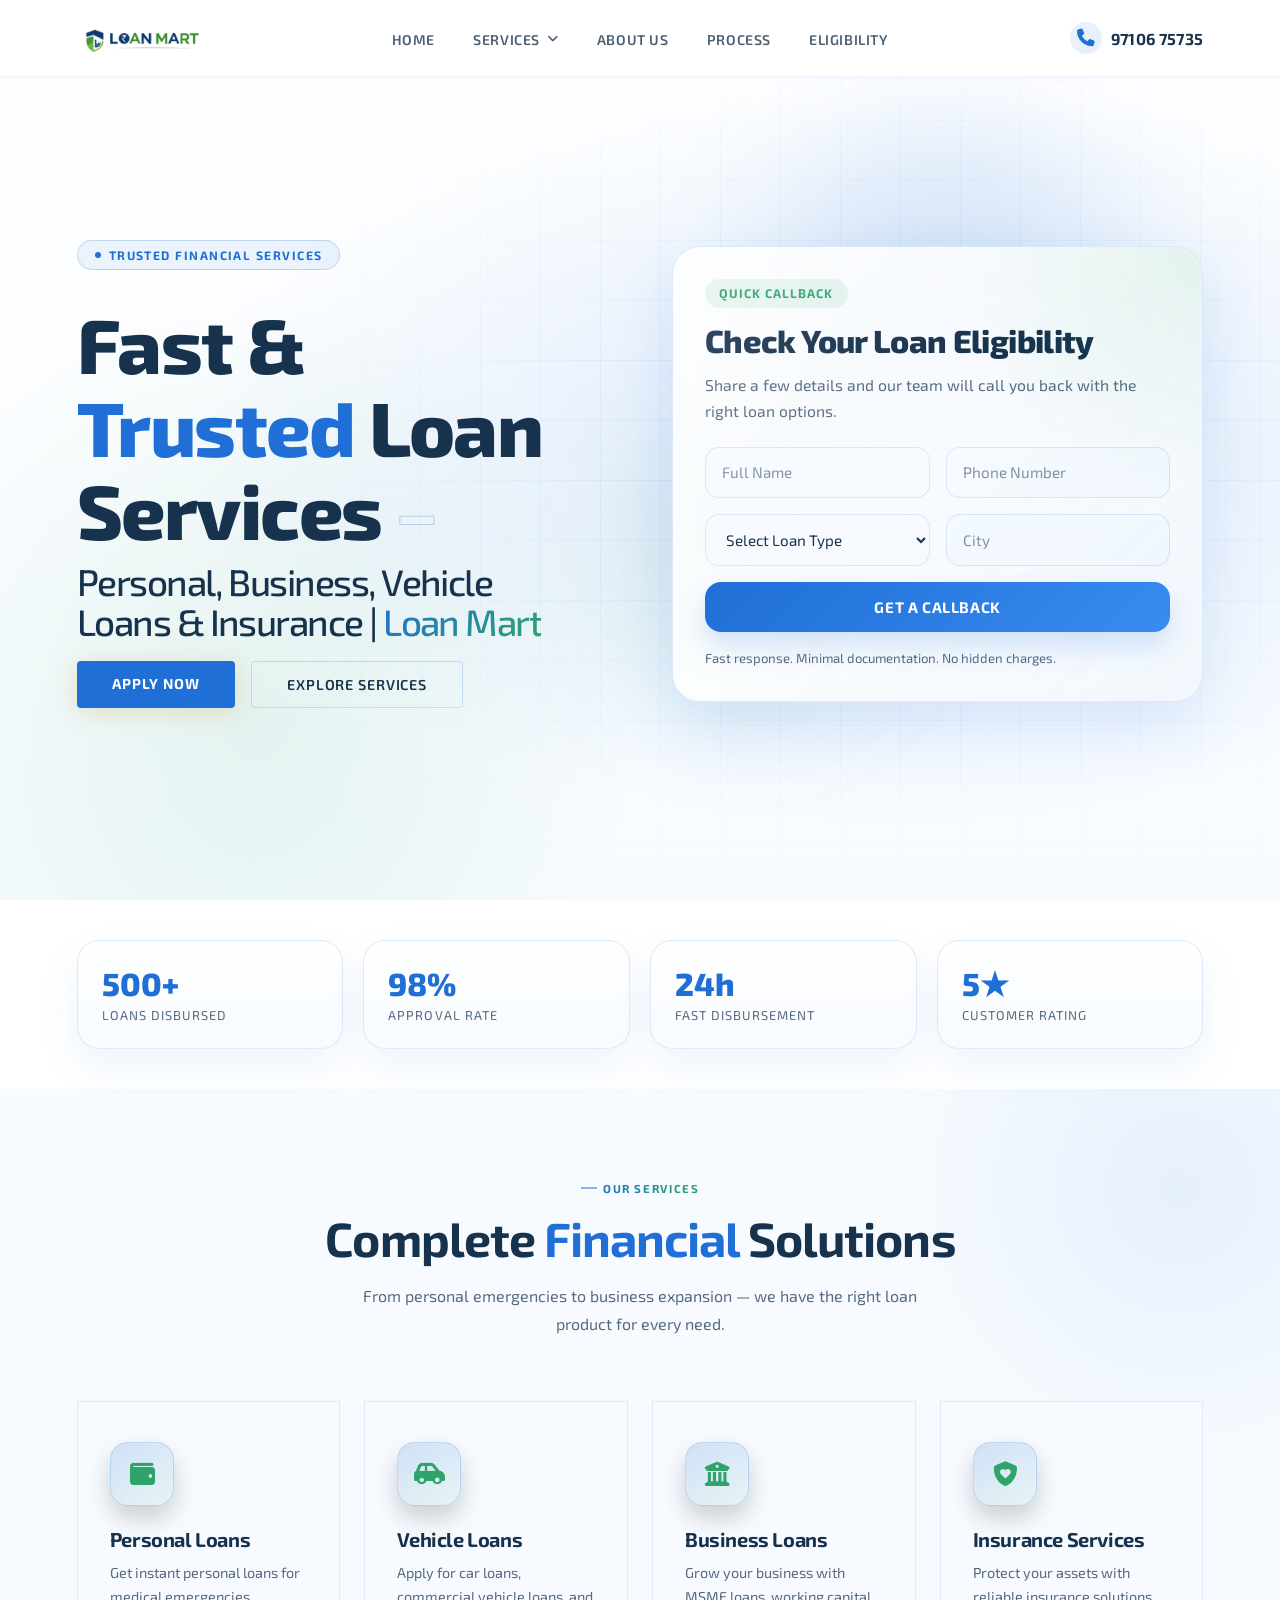
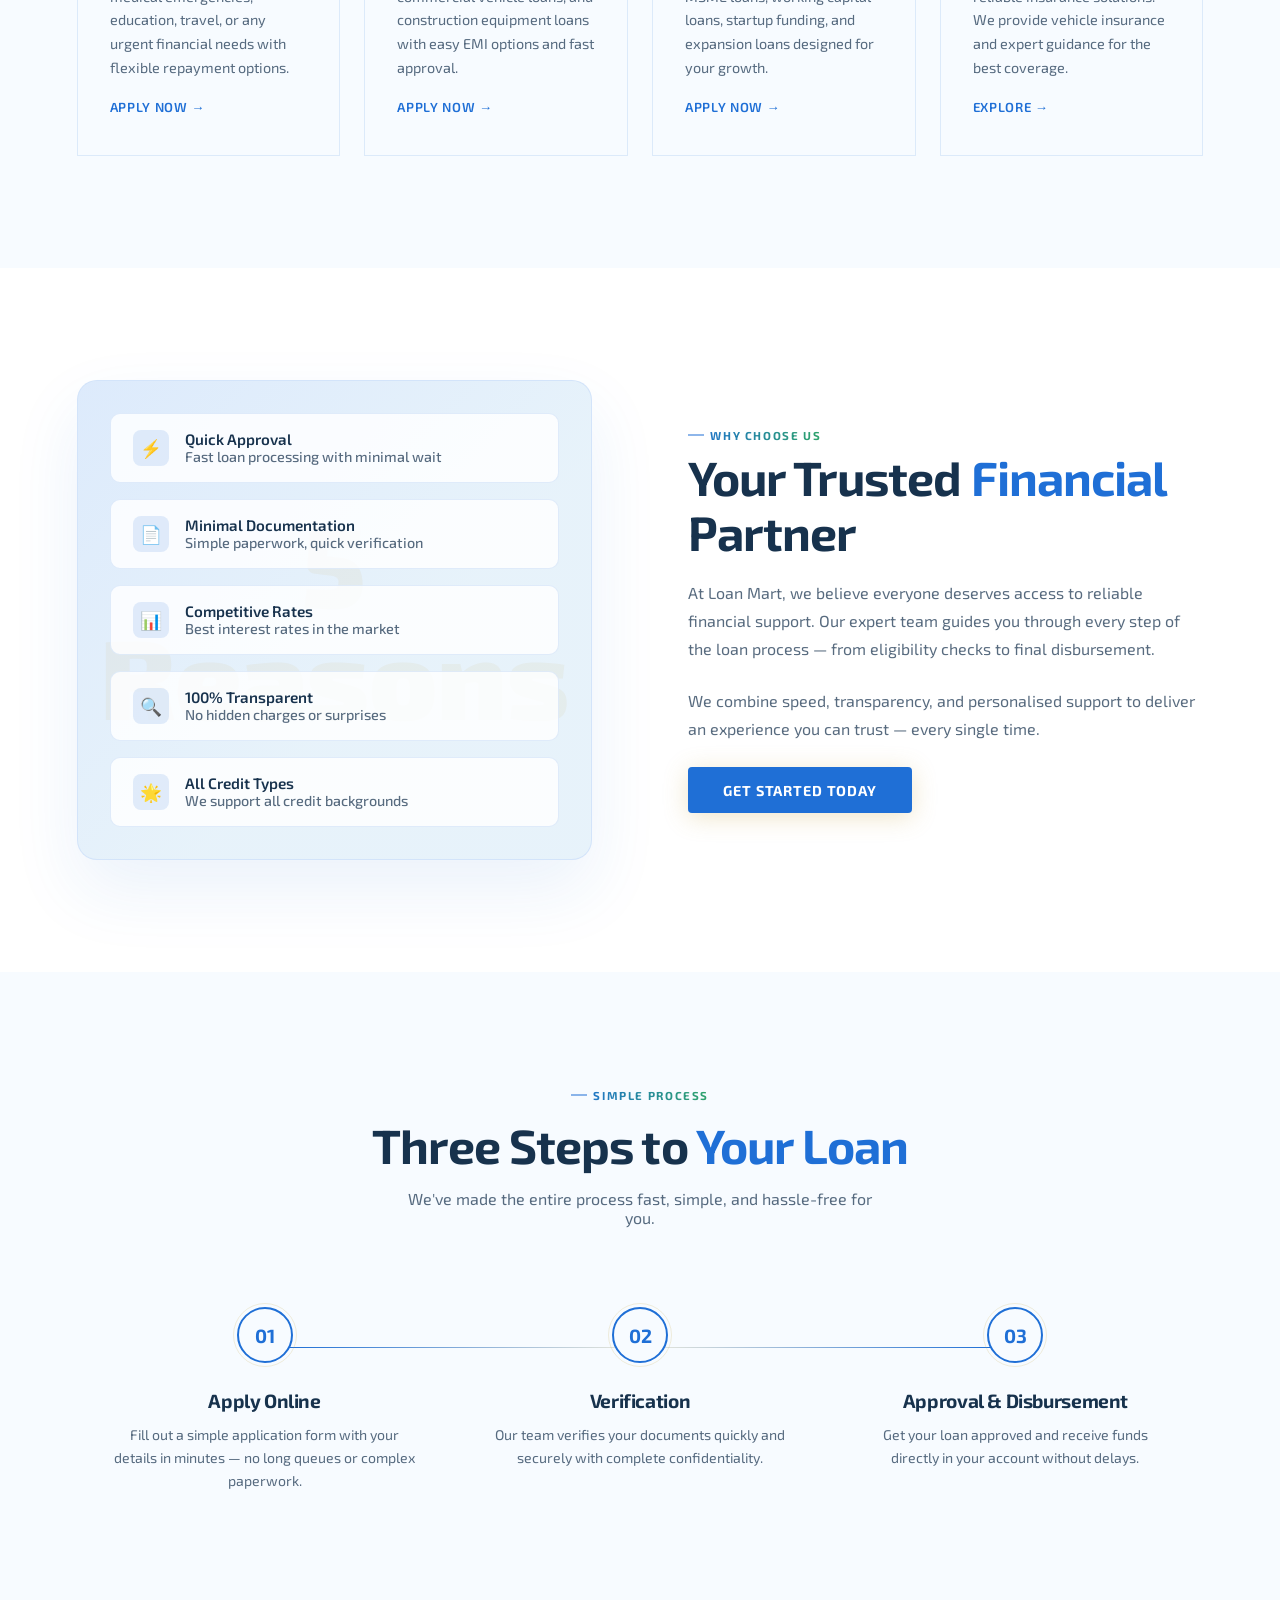
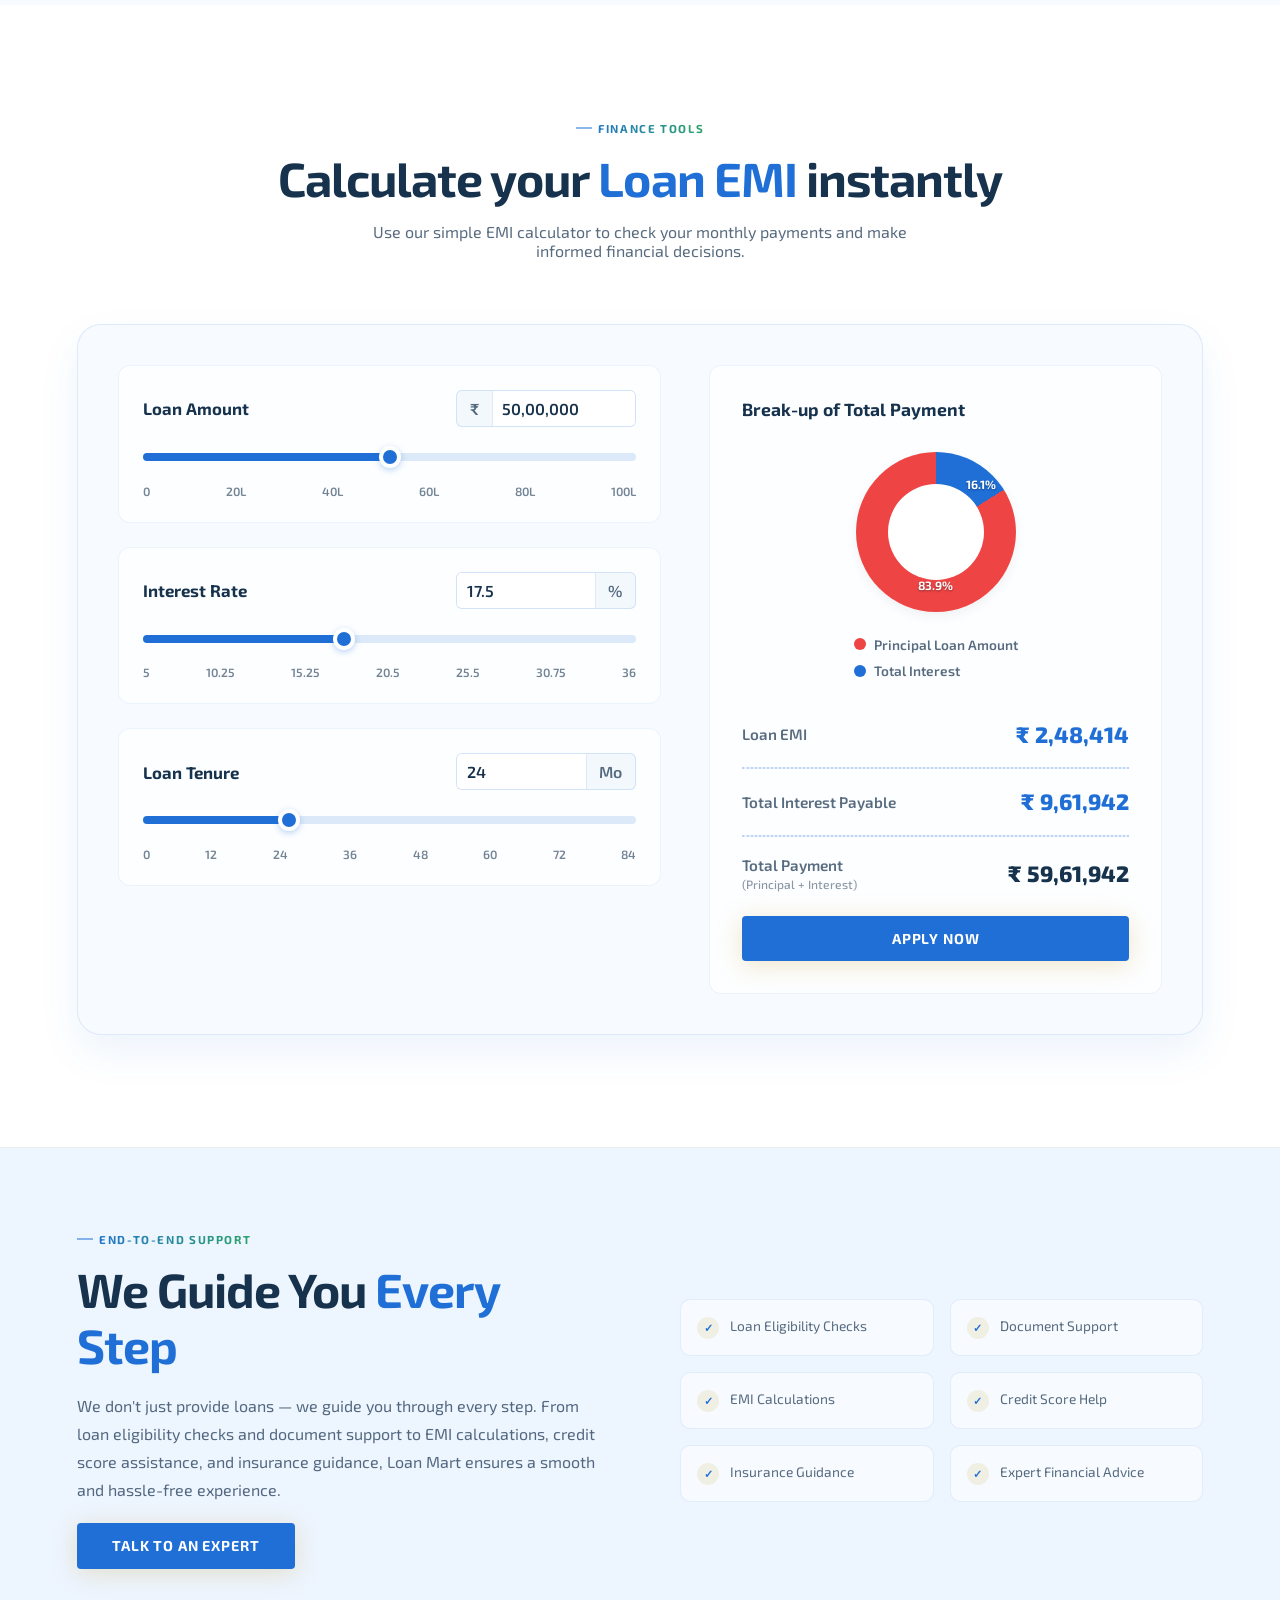
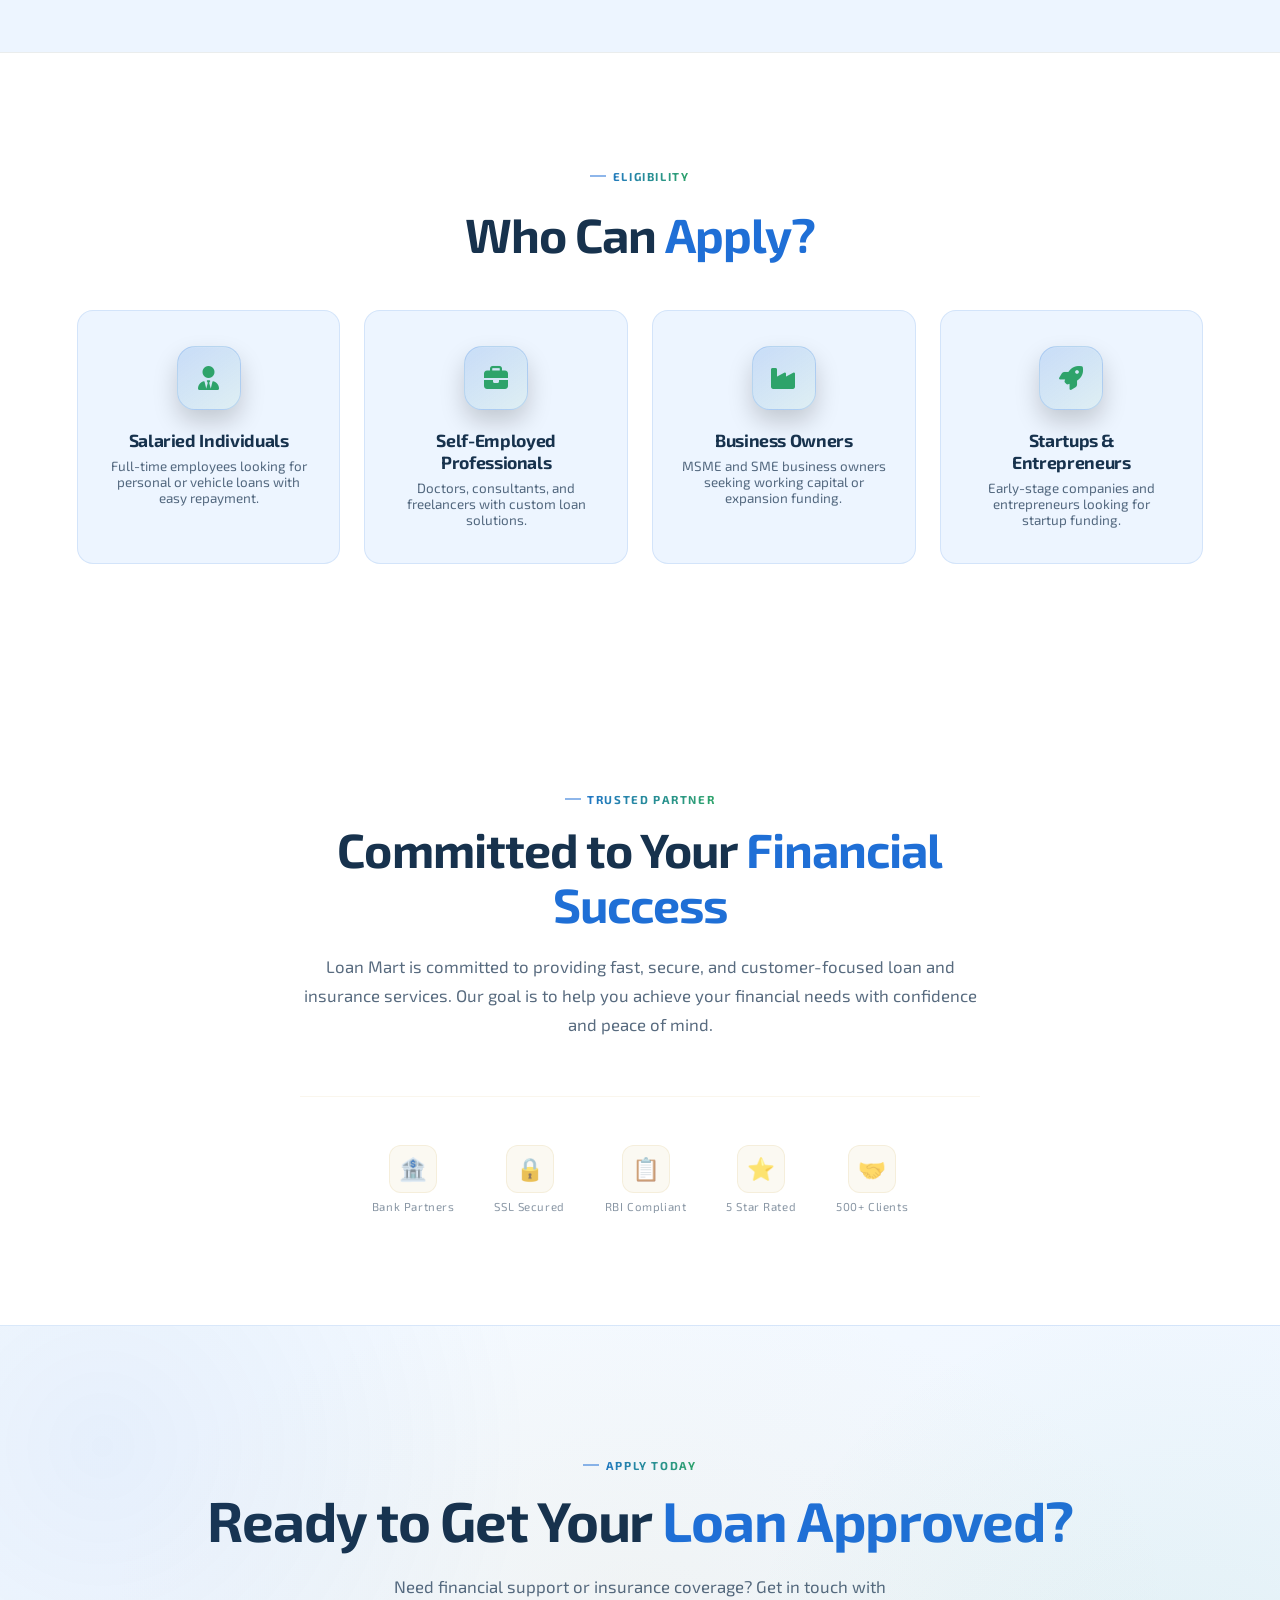
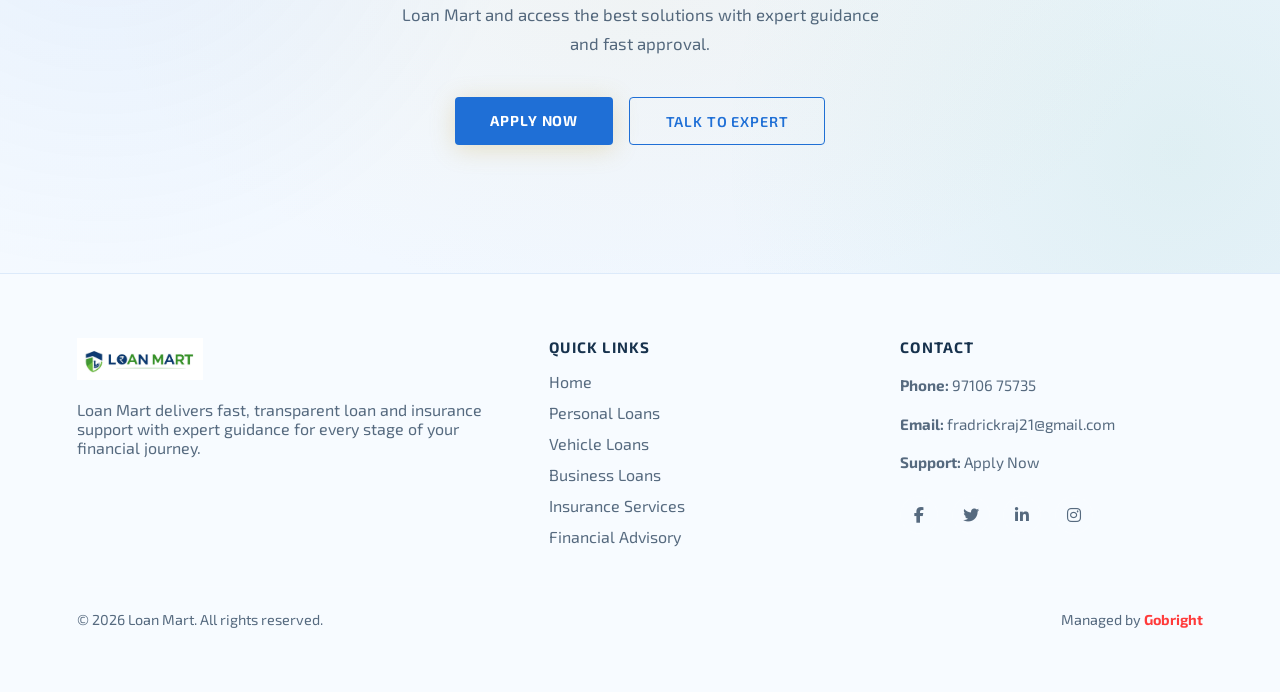
==== index.html @ 1de87cd9 "Add files via upload" ====
<!DOCTYPE html>
<html lang="en">
<head>
<meta charset="UTF-8">
<meta name="viewport" content="width=device-width, initial-scale=1.0">
<title>Loan Mart – Fast & Trusted Loan Services</title>
<link href="https://fonts.googleapis.com/css2?family=Exo+2:wght@300;400;500;600;700;800&display=swap" rel="stylesheet">
<link rel="stylesheet" href="https://cdn.jsdelivr.net/npm/@fortawesome/fontawesome-free@6.5.2/css/all.min.css">
<link rel="stylesheet" href="index.css">
</head>
<body>

<!-- CURSOR -->
<div id="cursor"></div>
<div id="cursor-ring"></div>

<!-- NAV -->
<nav id="nav">
  <div class="logo">
    <img src="logo.jpeg" alt="Loan Mart logo">
  </div>
  <div class="hamburger"><i class="fa-solid fa-bars"></i></div>
  <ul class="nav-links">
    <li><a href="index.html">Home</a></li>
    <li class="nav-dropdown">
      <a href="#services" aria-haspopup="true">Services <i class="fa-solid fa-angle-down" aria-hidden="true"></i></a>
      <ul class="dropdown-menu" aria-label="Services submenu">
        <li><a href="Personal.html">Personal Loans</a></li>
        <li><a href="Vehicle.html">Vehicle Loans</a></li>
        <li><a href="Business-Loans.html">Business Loans</a></li>
        <li><a href="Insurance.html">Insurance Services</a></li>
        <li><a href="Financial-Advisory.html">Financial Advisory</a></li>
      </ul>
    </li>
    <li><a href="#about">About Us</a></li>
    <li><a href="#process">Process</a></li>
    <li><a href="#who">Eligibility</a></li>
  </ul>
  <a href="tel:9710675735" class="nav-phone"><i class="fa-solid fa-phone"></i>97106 75735</a>
</nav>

<!-- HERO -->
<section id="hero">
  <div class="hero-bg"></div>
  <div class="hero-grid"></div>
  <div class="orb orb-1"></div>
  <div class="orb orb-2"></div>

  <!-- LEFT: Text content -->
  <div class="hero-content">
    <div class="hero-badge">
      <span class="dot"></span>
      Trusted Financial Services
    </div>
    <div>
      <h1>Fast & <span class="gold">Trusted</span> Loan Services <span class="outline">–</span> <span class="hero-sub">Personal, Business, Vehicle Loans & Insurance | <span class="loanmart-highlight">Loan Mart</span></span></h1>
    </div>
    <div class="hero-btns">
      <a href="#cta" class="btn-primary">Apply Now</a>
      <a href="#services" class="btn-secondary">Explore Services</a>
    </div>
  </div>

  <!-- RIGHT: Lead form -->
  <div class="hero-lead-card">
    <div class="hero-form-tag">Quick Callback</div>
    <h3>Check Your Loan Eligibility</h3>
    <p>Share a few details and our team will call you back with the right loan options.</p>
    <form class="hero-lead-form" id="lead-form-home" novalidate>
      <input type="hidden" name="page_source" value="Home Page">
      <input type="text" name="full_name" placeholder="Full Name" aria-label="Full Name" required>
      <input type="tel" name="phone" placeholder="Phone Number" aria-label="Phone Number" required>
      <select name="loan_type" aria-label="Loan Type" required>
        <option value="">Select Loan Type</option>
        <option value="personal">Personal Loan</option>
        <option value="vehicle">Vehicle Loan</option>
        <option value="business">Business Loan</option>
        <option value="insurance">Insurance</option>
      </select>
      <input type="text" name="city" placeholder="City" aria-label="City" required>
      <button type="submit" class="hero-form-btn">Get a Callback</button>
    </form>
    <div class="hero-form-note">Fast response. Minimal documentation. No hidden charges.</div>
  </div>
</section>

<section id="hero-metrics">
  <div class="hero-metrics-grid">
    <div class="metric-card reveal">
      <div class="metric-value"><span class="count-up" data-target="500">0</span>+</div>
      <div class="metric-label">Loans Disbursed</div>
    </div>
    <div class="metric-card reveal reveal-delay-1">
      <div class="metric-value"><span class="count-up" data-target="98">0</span>%</div>
      <div class="metric-label">Approval Rate</div>
    </div>
    <div class="metric-card reveal reveal-delay-2">
      <div class="metric-value"><span class="count-up" data-target="24">0</span>h</div>
      <div class="metric-label">Fast Disbursement</div>
    </div>
    <div class="metric-card reveal reveal-delay-3">
      <div class="metric-value"><span class="count-up" data-target="5">0</span>★</div>
      <div class="metric-label">Customer Rating</div>
    </div>
  </div>
</section>

<!-- SERVICES -->
<section id="services">
  <div class="services-header reveal">
    <div class="section-tag services-tag">Our Services</div>
    <h2>Complete <span class="gold">Financial</span> Solutions</h2>
    <p>From personal emergencies to business expansion — we have the right loan product for every need.</p>
  </div>

  <div class="services-grid">
    <div class="service-card reveal" id="personal-loans">
      <div class="service-icon" aria-hidden="true">
        <i class="fa-solid fa-wallet"></i>
      </div>
      <h3>Personal Loans</h3>
      <p>Get instant personal loans for medical emergencies, education, travel, or any urgent financial needs with flexible repayment options.</p>
      <a href="#cta" class="service-link">Apply Now →</a>
    </div>

    <div class="service-card reveal reveal-delay-1" id="vehicle-loans">
      <div class="service-icon" aria-hidden="true">
        <i class="fa-solid fa-car-side"></i>
      </div>
      <h3>Vehicle Loans</h3>
      <p>Apply for car loans, commercial vehicle loans, and construction equipment loans with easy EMI options and fast approval.</p>
      <a href="#cta" class="service-link">Apply Now →</a>
    </div>

    <div class="service-card reveal reveal-delay-2" id="business-loans">
      <div class="service-icon" aria-hidden="true">
        <i class="fa-solid fa-building-columns"></i>
      </div>
      <h3>Business Loans</h3>
      <p>Grow your business with MSME loans, working capital loans, startup funding, and expansion loans designed for your growth.</p>
      <a href="#cta" class="service-link">Apply Now →</a>
    </div>
    
    <div class="service-card reveal reveal-delay-3" id="insurance-services">
      <div class="service-icon" aria-hidden="true">
        <i class="fa-solid fa-shield-heart"></i>
      </div>
      <h3>Insurance Services</h3>
      <p>Protect your assets with reliable insurance solutions. We provide vehicle insurance and expert guidance for the best coverage.</p>
      <a href="#cta" class="service-link">Explore →</a>
    </div>
  </div>
</section>

<!-- WHY CHOOSE -->
<section id="why">
  <div class="why-visual reveal">
    <div class="why-card-main">
      <div class="why-big-text">5<br>Reasons</div>
      <div class="why-badges">
        <div class="why-badge-item">
          <div class="why-badge-icon">⚡</div>
          <div class="why-badge-text"><strong>Quick Approval</strong>Fast loan processing with minimal wait</div>
        </div>
        <div class="why-badge-item">
          <div class="why-badge-icon">📄</div>
          <div class="why-badge-text"><strong>Minimal Documentation</strong>Simple paperwork, quick verification</div>
        </div>
        <div class="why-badge-item">
          <div class="why-badge-icon">📊</div>
          <div class="why-badge-text"><strong>Competitive Rates</strong>Best interest rates in the market</div>
        </div>
        <div class="why-badge-item">
          <div class="why-badge-icon">🔍</div>
          <div class="why-badge-text"><strong>100% Transparent</strong>No hidden charges or surprises</div>
        </div>
        <div class="why-badge-item">
          <div class="why-badge-icon">🌟</div>
          <div class="why-badge-text"><strong>All Credit Types</strong>We support all credit backgrounds</div>
        </div>
      </div>
    </div>
  </div>
  <div class="why-content reveal reveal-delay-2">
    <div class="section-tag">Why Choose Us</div>
    <h2>Your Trusted <span class="gold">Financial</span> Partner</h2>
    <p>At Loan Mart, we believe everyone deserves access to reliable financial support. Our expert team guides you through every step of the loan process — from eligibility checks to final disbursement.</p>
    <p>We combine speed, transparency, and personalised support to deliver an experience you can trust — every single time.</p>
    <a href="#cta" class="btn-primary">Get Started Today</a>
  </div>
</section>

<!-- PROCESS -->
<section id="process">
  <div class="process-header reveal">
    <div class="section-tag">Simple Process</div>
    <h2>Three Steps to <span class="gold">Your Loan</span></h2>
    <p>We've made the entire process fast, simple, and hassle-free for you.</p>
  </div>
  <div class="process-steps">
    <div class="process-step reveal">
      <div class="step-num">01</div>
      <h3>Apply Online</h3>
      <p>Fill out a simple application form with your details in minutes — no long queues or complex paperwork.</p>
    </div>
    <div class="process-step reveal reveal-delay-2">
      <div class="step-num">02</div>
      <h3>Verification</h3>
      <p>Our team verifies your documents quickly and securely with complete confidentiality.</p>
    </div>
    <div class="process-step reveal reveal-delay-4">
      <div class="step-num">03</div>
      <h3>Approval & Disbursement</h3>
      <p>Get your loan approved and receive funds directly in your account without delays.</p>
    </div>
  </div>
</section>

<!-- EMI CALCULATOR -->
<section id="emi-calculator">
  <div class="emi-header reveal">
    <div class="section-tag">Finance Tools</div>
    <h2>Calculate your <span class="gold">Loan EMI</span> instantly</h2>
    <p>Use our simple EMI calculator to check your monthly payments and make informed financial decisions.</p>
  </div>

  <div class="emi-container reveal reveal-delay-1">
    <div class="emi-sliders">
      <!-- Loan Amount -->
      <div class="emi-box">
        <div class="emi-label-row">
          <label>Loan Amount</label>
          <div class="emi-input-wrap">
            <span class="emi-rupee">₹</span>
            <input type="text" id="emi-amount-input" value="50,00,000">
          </div>
        </div>
        <input type="range" id="emi-amount-slider" min="0" max="10000000" step="100000" value="5000000">
        <div class="emi-range-labels">
          <span>0</span>
          <span>20L</span>
          <span>40L</span>
          <span>60L</span>
          <span>80L</span>
          <span>100L</span>
        </div>
      </div>

      <!-- Interest Rate -->
      <div class="emi-box">
        <div class="emi-label-row">
          <label>Interest Rate</label>
          <div class="emi-input-wrap">
            <input type="text" id="emi-rate-input" value="17.5">
            <span class="emi-percent">%</span>
          </div>
        </div>
        <input type="range" id="emi-rate-slider" min="5" max="36" step="0.1" value="17.5">
        <div class="emi-range-labels">
          <span>5</span>
          <span>10.25</span>
          <span>15.25</span>
          <span>20.5</span>
          <span>25.5</span>
          <span>30.75</span>
          <span>36</span>
        </div>
      </div>

      <!-- Loan Tenure -->
      <div class="emi-box">
        <div class="emi-label-row">
          <label>Loan Tenure</label>
          <div class="emi-input-wrap">
            <input type="text" id="emi-tenure-input" value="24">
            <span class="emi-mo">Mo</span>
          </div>
        </div>
        <input type="range" id="emi-tenure-slider" min="0" max="84" step="1" value="24">
        <div class="emi-range-labels">
          <span>0</span>
          <span>12</span>
          <span>24</span>
          <span>36</span>
          <span>48</span>
          <span>60</span>
          <span>72</span>
          <span>84</span>
        </div>
      </div>
    </div>

    <div class="emi-results">
      <div class="emi-results-title">Break-up of Total Payment</div>
      <div class="emi-results-grid">
        <div class="emi-chart-box">
          <div class="emi-pie-chart" id="emi-pie-chart">
            <div class="emi-pie-hole"></div>
            <div class="emi-pie-labels-in">
              <span class="emi-pie-pi" id="emi-pi-label">83.9%</span>
              <span class="emi-pie-ti" id="emi-ti-label">16.1%</span>
            </div>
          </div>
          <div class="emi-chart-legend">
            <div class="legend-item"><span class="dot p-dot"></span> Principal Loan Amount</div>
            <div class="legend-item"><span class="dot i-dot"></span> Total Interest</div>
          </div>
        </div>
        <div class="emi-details-box">
          <div class="emi-detail-row">
            <span>Loan EMI</span>
            <strong id="emi-result-value">₹ 2,48,414</strong>
          </div>
          <div class="emi-detail-divider"></div>
          <div class="emi-detail-row">
            <span>Total Interest Payable</span>
            <strong id="emi-interest-value">₹ 9,61,942</strong>
          </div>
          <div class="emi-detail-divider"></div>
          <div class="emi-detail-row">
            <span>Total Payment<br><small>(Principal + Interest)</small></span>
            <strong class="dark-val" id="emi-total-value">₹ 59,61,942</strong>
          </div>
          <a href="#cta" class="btn-primary mt-top" style="margin-top: 1.5rem; display: inline-block;">Apply Now</a>
        </div>
      </div>
    </div>
  </div>
</section>

<!-- SUPPORT STRIP -->
<section id="support">
  <div class="support-inner">
    <div class="support-content reveal">
      <div class="section-tag">End-to-End Support</div>
      <h2>We Guide You <span class="gold">Every Step</span></h2>
      <p>We don't just provide loans — we guide you through every step. From loan eligibility checks and document support to EMI calculations, credit score assistance, and insurance guidance, Loan Mart ensures a smooth and hassle-free experience.</p>
      <br>
      <a href="#cta" class="btn-primary">Talk to an Expert</a>
    </div>
    <div class="support-features reveal reveal-delay-2">
      <div class="support-feat">
        <div class="feat-check">✓</div>
        <span>Loan Eligibility Checks</span>
      </div>
      <div class="support-feat">
        <div class="feat-check">✓</div>
        <span>Document Support</span>
      </div>
      <div class="support-feat">
        <div class="feat-check">✓</div>
        <span>EMI Calculations</span>
      </div>
      <div class="support-feat">
        <div class="feat-check">✓</div>
        <span>Credit Score Help</span>
      </div>
      <div class="support-feat">
        <div class="feat-check">✓</div>
        <span>Insurance Guidance</span>
      </div>
      <div class="support-feat">
        <div class="feat-check">✓</div>
        <span>Expert Financial Advice</span>
      </div>
    </div>
  </div>
</section>

<!-- WHO CAN APPLY -->
<section id="who">
  <div class="reveal who-section-tag">
    <div class="section-tag">Eligibility</div>
  </div>
  <div class="reveal who-section-heading">
    <h2>Who Can <span class="gold">Apply?</span></h2>
  </div>
  <div class="who-grid">
    <div class="who-card reveal">
      <span class="who-icon" aria-hidden="true"><i class="fa-solid fa-user-tie"></i></span>
      <h3>Salaried Individuals</h3>
      <p>Full-time employees looking for personal or vehicle loans with easy repayment.</p>
    </div>
    <div class="who-card reveal reveal-delay-1">
      <span class="who-icon" aria-hidden="true"><i class="fa-solid fa-briefcase"></i></span>
      <h3>Self-Employed Professionals</h3>
      <p>Doctors, consultants, and freelancers with custom loan solutions.</p>
    </div>
    <div class="who-card reveal reveal-delay-2">
      <span class="who-icon" aria-hidden="true"><i class="fa-solid fa-industry"></i></span>
      <h3>Business Owners</h3>
      <p>MSME and SME business owners seeking working capital or expansion funding.</p>
    </div>
    <div class="who-card reveal reveal-delay-3">
      <span class="who-icon" aria-hidden="true"><i class="fa-solid fa-rocket"></i></span>
      <h3>Startups & Entrepreneurs</h3>
      <p>Early-stage companies and entrepreneurs looking for startup funding.</p>
    </div>
  </div>
</section>

<!-- TRUST -->
<section id="trust">
  <div class="trust-content">
    <div class="reveal">
      <div class="section-tag trust-tag">Trusted Partner</div>
    </div>
    <div class="reveal">
      <h2>Committed to Your <span class="gold">Financial Success</span></h2>
    </div>
    <p class="reveal">Loan Mart is committed to providing fast, secure, and customer-focused loan and insurance services. Our goal is to help you achieve your financial needs with confidence and peace of mind.</p>
    <div class="trust-logos reveal">
      <div class="trust-badge">
        <div class="trust-badge-icon">🏦</div>
        <span>Bank Partners</span>
      </div>
      <div class="trust-badge">
        <div class="trust-badge-icon">🔒</div>
        <span>SSL Secured</span>
      </div>
      <div class="trust-badge">
        <div class="trust-badge-icon">📋</div>
        <span>RBI Compliant</span>
      </div>
      <div class="trust-badge">
        <div class="trust-badge-icon">⭐</div>
        <span>5 Star Rated</span>
      </div>
      <div class="trust-badge">
        <div class="trust-badge-icon">🤝</div>
        <span>500+ Clients</span>
      </div>
    </div>
  </div>
</section>

<!-- CTA -->
<section id="cta">
  <div class="reveal">
    <div class="section-tag">Apply Today</div>
  </div>
  <div class="reveal">
    <h2>Ready to Get Your <span class="gold">Loan Approved?</span></h2>
  </div>
  <p class="reveal">Need financial support or insurance coverage? Get in touch with Loan Mart and access the best solutions with expert guidance and fast approval.</p>
  <div class="cta-btns reveal">
    <a href="#" class="btn-primary">Apply Now</a>
    <a href="#" class="btn-ghost">Talk to Expert</a>
  </div>
</section>

<footer>
  <div class="footer-grid">
    <div class="footer-brand">
      <a href="index.html" class="footer-logo"><img src="logo.jpeg" alt="Loan Mart logo"></a>
      <p>Loan Mart delivers fast, transparent loan and insurance support with expert guidance for every stage of your financial journey.</p>
    </div>
    <div class="footer-links">
      <h4>Quick Links</h4>
      <ul>
        <li><a href="index.html">Home</a></li>
        <li><a href="Personal.html">Personal Loans</a></li>
        <li><a href="Vehicle.html">Vehicle Loans</a></li>
        <li><a href="Business-Loans.html">Business Loans</a></li>
        <li><a href="Insurance.html">Insurance Services</a></li>
        <li><a href="Financial-Advisory.html">Financial Advisory</a></li>
      </ul>
    </div>
    <div class="footer-contact">
      <h4>Contact</h4>
      <p><strong>Phone:</strong> <a href="tel:9710675735">97106 75735</a></p>
      <p><strong>Email:</strong> <a href="mailto:fradrickraj21@gmail.com">fradrickraj21@gmail.com</a></p>
      <p><strong>Support:</strong> <a href="#cta">Apply Now</a></p>
      <div class="footer-social" style="margin-top: 1.25rem;">
        <a href="#" aria-label="Facebook"><i class="fab fa-facebook-f"></i></a>
        <a href="#" aria-label="Twitter"><i class="fab fa-twitter"></i></a>
        <a href="#" aria-label="LinkedIn"><i class="fab fa-linkedin-in"></i></a>
        <a href="#" aria-label="Instagram"><i class="fab fa-instagram"></i></a>
      </div>
    </div>
  </div>
  <div class="footer-bottom">
    <p>© 2026 Loan Mart. All rights reserved.</p>
    <div class="footer-bottom-right">
      <p class="managed-by">Managed by <span class="red-text">Gobright</span></p>
    </div>
  </div>
</footer>

<script src="index.js"></script>
</body>
</html>
---- index.css ----
/* ============================================================
   LOAN MART — style.css
   ============================================================ */

/* ── CSS VARIABLES ── */
:root {
  --gold: #1f6fd6;
  --gold-light: #2ea36a;
  --gold-pale: #dff5e8;
  --dark: #ffffff;
  --dark-2: #f7fbff;
  --dark-3: #edf5ff;
  --dark-4: #dce9f8;
  --white: #17324d;
  --white-dim: rgba(23, 50, 77, 0.72);
  --white-faint: rgba(31, 111, 214, 0.1);
  --accent: #2ea36a;
}

/* ── RESET ── */
*, *::before, *::after {
  box-sizing: border-box;
  margin: 0;
  padding: 0;
}

html {
  scroll-behavior: smooth;
  scroll-padding-top: 96px;
}

body {
  font-family: 'Exo 2', sans-serif;
  background: var(--dark);
  color: var(--white);
  overflow-x: hidden;
  cursor: auto;
}

/* ── SCROLLBAR ── */
::-webkit-scrollbar { width: 4px; }
::-webkit-scrollbar-track { background: var(--dark); }
::-webkit-scrollbar-thumb { background: var(--gold); border-radius: 2px; }

/* ── NOISE OVERLAY (DISABLED FOR PERFORMANCE) ── */
body::before {
  display: none;
}

/* ── CUSTOM CURSOR (OPTIMIZED) ── */
#cursor {
  display: none;
}

#cursor-ring {
  display: none;
}

/* ── NAVIGATION ── */
nav {
  position: fixed;
  top: 0;
  left: 0;
  right: 0;
  z-index: 1000;
  padding: 1rem 6vw;
  display: flex;
  align-items: center;
  justify-content: space-between;
  flex-wrap: wrap;
  background: rgba(255, 255, 255, 0.88);
  backdrop-filter: none;
  border-bottom: 1px solid rgba(31, 111, 214, 0.08);
  box-shadow: 0 2px 8px rgba(31, 111, 214, 0.04);
  transition: background 0.2s, box-shadow 0.2s, border-color 0.2s;
}

nav::after {
  content: '';
  position: absolute;
  left: 6vw;
  right: 6vw;
  bottom: -1px;
  height: 1px;
  background: linear-gradient(90deg, transparent, rgba(31, 111, 214, 0.3), rgba(46, 163, 106, 0.28), transparent);
  opacity: 0;
  transform: scaleX(0.7);
  transform-origin: center;
  transition: opacity 0.45s ease, transform 0.45s ease;
}

nav.scrolled {
  background: rgba(255, 255, 255, 0.92);
  backdrop-filter: none;
  border-bottom: 1px solid rgba(31, 111, 214, 0.12);
  box-shadow: 0 4px 12px rgba(23, 50, 77, 0.06);
}

nav.scrolled::after {
  opacity: 1;
  transform: scaleX(1);
}

.logo {
  display: flex;
  align-items: center;
}

.logo img {
  display: block;
  height: 44px;
  width: auto;
  object-fit: contain;
}

.nav-links {
  display: flex;
  gap: 2.4rem;
  list-style: none;
  align-items: center;
}

.nav-links li {
  position: relative;
}

.nav-links a {
  display: inline-flex;
  align-items: center;
  gap: 0.45rem;
  color: rgba(23, 50, 77, 0.78);
  font-size: 0.88rem;
  font-weight: 600;
  text-decoration: none;
  letter-spacing: 0.04em;
  text-transform: uppercase;
  transition: color 0.3s;
  position: relative;
  cursor: pointer;
}

.nav-links a::after {
  content: '';
  position: absolute;
  bottom: -4px;
  left: 0;
  width: 0;
  height: 2px;
  background: var(--gold);
  transition: width 0.3s;
  border-radius: 999px;
}

.nav-links a:hover { color: var(--gold); }
.nav-links a:hover::after { width: 100%; }

.nav-dropdown > a i {
  font-size: 0.8rem;
  transition: transform 0.25s ease;
}

.dropdown-menu {
  position: absolute;
  top: calc(100% + 1rem);
  left: 0;
  min-width: 220px;
  padding: 0.7rem 0;
  list-style: none;
  border-radius: 18px;
  background: rgba(255, 255, 255, 0.96);
  border: 1px solid rgba(31, 111, 214, 0.12);
  box-shadow: 0 20px 40px rgba(23, 50, 77, 0.14);
  opacity: 0;
  visibility: hidden;
  transform: translateY(8px);
  transition: opacity 0.25s ease, transform 0.25s ease, visibility 0.25s ease;
}

.dropdown-menu li {
  width: 100%;
}

.dropdown-menu a {
  display: block;
  width: 100%;
  padding: 0.75rem 1.1rem;
  letter-spacing: 0.02em;
  text-transform: none;
  cursor: pointer;
}

.dropdown-menu a::after {
  display: none;
}

.dropdown-menu a:hover,
.dropdown-menu a:focus-visible {
  color: var(--gold);
  background: rgba(31, 111, 214, 0.08);
}

.nav-dropdown:hover .dropdown-menu,
.nav-dropdown:focus-within .dropdown-menu {
  opacity: 1;
  visibility: visible;
  transform: translateY(0);
}

.nav-dropdown:hover > a i,
.nav-dropdown:focus-within > a i,
.nav-dropdown.active > a i {
  transform: rotate(180deg);
}

.hamburger {
  display: none;
}

.nav-phone {
  display: inline-flex;
  align-items: center;
  gap: 0.55rem;
  font-weight: 700;
  color: var(--white);
  text-decoration: none;
  font-size: 1rem;
  letter-spacing: 0.02em;
  transition: color 0.3s, transform 0.2s;
}

.nav-phone i {
  color: var(--gold);
  font-size: 1.1rem;
  background: rgba(31, 111, 214, 0.1);
  width: 32px;
  height: 32px;
  display: inline-flex;
  align-items: center;
  justify-content: center;
  border-radius: 50%;
  transition: background 0.3s, color 0.3s;
}

.nav-phone:hover {
  color: var(--gold);
  transform: translateY(-1px);
}

.nav-phone:hover i {
  background: var(--gold);
  color: #ffffff;
}

.btn-primary::before,
.hero-form-btn::before,
.btn-ghost::before {
  content: '';
  position: absolute;
  inset: -120% auto auto -40%;
  width: 45%;
  height: 300%;
  background: linear-gradient(90deg, transparent, rgba(255, 255, 255, 0.55), transparent);
  transform: rotate(22deg) translateX(-220%);
  transition: transform 0.7s ease;
  pointer-events: none;
}

.btn-primary:hover::before,
.hero-form-btn:hover::before,
.btn-ghost:hover::before {
  transform: rotate(22deg) translateX(520%);
}

/* ── HERO ── */
#hero {
  min-height: 100vh;
  display: grid;
  grid-template-columns: 1fr 1fr;
  align-items: center;
  padding: 8rem 6vw 5rem;
  position: relative;
  overflow: hidden;
  gap: 4rem;
}

.hero-bg {
  position: absolute;
  inset: 0;
  z-index: 0;
  background:
    radial-gradient(ellipse 80% 60% at 70% 50%, rgba(31, 111, 214, 0.14) 0%, transparent 70%),
    radial-gradient(ellipse 50% 80% at 20% 80%, rgba(46, 163, 106, 0.1) 0%, transparent 60%),
    linear-gradient(180deg, var(--dark) 0%, var(--dark-2) 100%);
}

.hero-grid {
  position: absolute;
  inset: 0;
  z-index: 0;
  background-image:
    linear-gradient(rgba(31, 111, 214, 0.05) 1px, transparent 1px),
    linear-gradient(90deg, rgba(31, 111, 214, 0.05) 1px, transparent 1px);
  background-size: 60px 60px;
  background-position: 0 0;
  mask-image: radial-gradient(ellipse 70% 70% at 70% 50%, black 30%, transparent 80%);
  animation: none;
}

@keyframes gridDrift {
  0%   { background-position: 0 0; }
  100% { background-position: 60px 60px; }
}

/* Floating orbs */
.orb {
  position: absolute;
  border-radius: 50%;
  filter: blur(60px);
  pointer-events: none;
  animation: none;
}

.orb-1 {
  width: 400px;
  height: 400px;
  background: radial-gradient(circle, rgba(31, 111, 214, 0.16), transparent);
  top: 10%;
  right: 10%;
  animation: none;
}

.orb-2 {
  width: 300px;
  height: 300px;
  background: radial-gradient(circle, rgba(46, 163, 106, 0.14), transparent);
  bottom: 20%;
  right: 30%;
  animation: none;
}

@keyframes orbFloat {
  0%, 100% { transform: translateY(0) scale(1); }
  50%       { transform: translateY(-30px) scale(1.05); }
}

.hero-content {
  position: relative;
  z-index: 1;
  max-width: 640px;
  transform-style: preserve-3d;
  transition: transform 0.45s cubic-bezier(0.16, 1, 0.3, 1);
}

.hero-badge {
  display: inline-flex;
  align-items: center;
  gap: 0.5rem;
  background: rgba(31, 111, 214, 0.08);
  border: 1px solid rgba(31, 111, 214, 0.22);
  padding: 0.45rem 1.05rem;
  border-radius: 100px;
  font-family: 'Exo 2', sans-serif;
  font-size: 0.76rem;
  font-weight: 700;
  letter-spacing: 0.12em;
  text-transform: uppercase;
  color: var(--gold);
  margin-bottom: 2rem;
  opacity: 0;
  animation: fadeUp 0.8s 0.2s forwards;
}

.hero-badge .dot {
  width: 6px;
  height: 6px;
  background: var(--gold);
  border-radius: 50%;
  animation: none;
}

@keyframes pulse {
  0%, 100% { opacity: 1; transform: scale(1); }
  50%       { opacity: 0.4; transform: scale(0.7); }
}

h1 {
  font-family: 'Exo 2', sans-serif;
  font-size: clamp(2.9rem, 6vw, 4.9rem);
  font-weight: 800;
  line-height: 1.08;
  letter-spacing: -0.03em;
  margin-bottom: 1.2rem;
  opacity: 0;
  animation: fadeUp 0.9s 0.4s forwards;
  text-wrap: balance;
}

h1 .gold {
  color: var(--gold);
}
h1 .outline {
  -webkit-text-stroke: 1px rgba(31, 111, 214, 0.28);
  color: transparent;
  letter-spacing: 0;
}

.hero-sub {
  font-family: inherit;
  font-size: 0.48em;
  font-weight: 500;
  line-height: inherit;
  letter-spacing: inherit;
  color: inherit;
  display: block;
  margin-top: 0.7rem;
  max-width: none;
  opacity: 0;
  animation: fadeUp 0.9s 0.6s forwards;
}

.loanmart-highlight {
  background: linear-gradient(135deg, var(--gold), var(--accent));
  -webkit-background-clip: text;
  background-clip: text;
  color: transparent;
}

.hero-btns {
  display: flex;
  gap: 1rem;
  flex-wrap: wrap;
  opacity: 0;
  animation: fadeUp 0.9s 0.8s forwards;
}

/* Stats panel — right column */
.hero-lead-card {
  position: relative;
  z-index: 1;
  background: rgba(255, 255, 255, 0.82);
  border: 1px solid rgba(31, 111, 214, 0.14);
  border-radius: 28px;
  padding: 2rem;
  box-shadow: 0 24px 60px rgba(31, 111, 214, 0.12);
  backdrop-filter: blur(12px);
  opacity: 0;
  animation: fadeUp 0.9s 1.1s forwards;
  overflow: hidden;
  transform-style: preserve-3d;
  transition: transform 0.45s cubic-bezier(0.16, 1, 0.3, 1), box-shadow 0.45s ease, border-color 0.35s ease;
}

.hero-lead-card::before {
  content: '';
  position: absolute;
  inset: 0;
  background:
    radial-gradient(circle at top right, rgba(46, 163, 106, 0.14), transparent 35%),
    linear-gradient(135deg, rgba(255, 255, 255, 0.18), transparent 45%, rgba(31, 111, 214, 0.06));
  opacity: 0.8;
  pointer-events: none;
}

.hero-lead-card::after {
  content: '';
  position: absolute;
  inset: 1px;
  border-radius: inherit;
  border: 1px solid rgba(255, 255, 255, 0.4);
  mask: linear-gradient(#fff 0 0) content-box, linear-gradient(#fff 0 0);
  mask-composite: exclude;
  padding: 1px;
  opacity: 0.35;
  pointer-events: none;
}

.hero-lead-card:hover {
  box-shadow: 0 30px 70px rgba(31, 111, 214, 0.18);
  border-color: rgba(31, 111, 214, 0.24);
}

.hero-form-tag {
  display: inline-flex;
  align-items: center;
  padding: 0.45rem 0.9rem;
  border-radius: 999px;
  background: rgba(46, 163, 106, 0.1);
  color: var(--accent);
  font-size: 0.78rem;
  font-weight: 700;
  letter-spacing: 0.08em;
  text-transform: uppercase;
  margin-bottom: 1rem;
}

.hero-lead-card h3 {
  font-size: 2rem;
  font-weight: 800;
  color: var(--white);
  line-height: 1.05;
  margin-bottom: 0.85rem;
}

.hero-lead-card p {
  color: var(--white-dim);
  font-size: 0.98rem;
  line-height: 1.7;
  margin-bottom: 1.4rem;
}

.hero-lead-form {
  display: grid;
  grid-template-columns: 1fr 1fr;
  gap: 1rem;
}

.hero-lead-form input,
.hero-lead-form select {
  width: 100%;
  border: 1px solid rgba(31, 111, 214, 0.14);
  background: rgba(247, 251, 255, 0.95);
  color: var(--white);
  padding: 0.95rem 1rem;
  border-radius: 14px;
  font-family: 'Exo 2', sans-serif;
  font-size: 0.95rem;
  outline: none;
  transition: border-color 0.25s, box-shadow 0.25s, background 0.25s;
}

.hero-lead-form input::placeholder {
  color: rgba(23, 50, 77, 0.52);
}

.hero-lead-form input:focus,
.hero-lead-form select:focus {
  border-color: rgba(31, 111, 214, 0.34);
  box-shadow: 0 0 0 4px rgba(31, 111, 214, 0.08);
  background: #ffffff;
}

.hero-form-btn {
  grid-column: 1 / -1;
  position: relative;
  overflow: hidden;
  border: none;
  border-radius: 16px;
  background: linear-gradient(135deg, var(--gold), #388bf0);
  color: #ffffff;
  padding: 1rem 1.2rem;
  font-family: 'Exo 2', sans-serif;
  font-size: 0.95rem;
  font-weight: 700;
  letter-spacing: 0.04em;
  text-transform: uppercase;
  cursor: pointer;
  box-shadow: 0 14px 28px rgba(31, 111, 214, 0.18);
  transition: transform 0.25s, box-shadow 0.25s, background 0.25s;
}

.hero-form-btn:hover {
  transform: translateY(-2px);
  background: linear-gradient(135deg, #2b84f0, var(--accent));
  box-shadow: 0 18px 32px rgba(46, 163, 106, 0.22);
}

.hero-form-note {
  margin-top: 1rem;
  font-size: 0.82rem;
  line-height: 1.6;
  color: var(--white-dim);
}

@keyframes fadeUp {
  from { opacity: 0; transform: translateY(28px); }
  to   { opacity: 1; transform: translateY(0); }
}

#hero-metrics {
  padding: 0 6vw 2.5rem;
  margin-top: 2.5rem;
  position: relative;
  z-index: 2;
  background: transparent;
}

.hero-metrics-grid {
  display: grid;
  grid-template-columns: repeat(4, 1fr);
  gap: 1.25rem;
}

.metric-card {
  position: relative;
  overflow: hidden;
  background: linear-gradient(180deg, rgba(255, 255, 255, 0.88), rgba(247, 251, 255, 0.95));
  border: 1px solid rgba(31, 111, 214, 0.14);
  border-radius: 22px;
  padding: 1.6rem 1.5rem;
  box-shadow: 0 18px 40px rgba(31, 111, 214, 0.08);
  transition: transform 0.3s, box-shadow 0.3s, border-color 0.3s;
}

.metric-card::before,
.service-card::after,
.who-card::before,
.support-feat::before,
.trust-badge::before {
  content: '';
  position: absolute;
  inset: 0;
  background: linear-gradient(120deg, transparent 15%, rgba(255, 255, 255, 0.5) 50%, transparent 85%);
  transform: translateX(-130%);
  transition: transform 0.8s ease;
  pointer-events: none;
}

.metric-card:hover {
  transform: translateY(-4px);
  border-color: rgba(31, 111, 214, 0.24);
  box-shadow: 0 22px 46px rgba(31, 111, 214, 0.12);
}

.metric-card:hover::before,
.service-card:hover::after,
.who-card:hover::before,
.support-feat:hover::before,
.trust-badge:hover::before {
  transform: translateX(130%);
}

.metric-value {
  font-family: 'Exo 2', sans-serif;
  font-size: 2rem;
  font-weight: 800;
  color: var(--gold);
  line-height: 1;
  margin-bottom: 0.5rem;
}

.metric-label {
  font-size: 0.8rem;
  color: var(--white-dim);
  letter-spacing: 0.08em;
  text-transform: uppercase;
}

/* ── SECTION BASE ── */
section { padding: 7rem 6vw; }

.section-tag {
  display: inline-block;
  font-size: 0.72rem;
  font-weight: 700;
  letter-spacing: 0.14em;
  text-transform: uppercase;
  color: var(--gold);
  margin-bottom: 1rem;
  position: relative;
  padding-left: 1.4rem;
}

.section-tag::before {
  content: '';
  position: absolute;
  left: 0;
  top: 50%;
  transform: translateY(-50%);
  width: 16px;
  height: 1px;
  background: var(--gold);
}

h2 {
  font-family: 'Exo 2', sans-serif;
  font-size: clamp(2rem, 4vw, 3rem);
  font-weight: 700;
  line-height: 1.15;
  letter-spacing: -0.02em;
  margin-bottom: 1rem;
}

h2 .gold { color: var(--gold); }

/* ── BUTTONS ── */
.btn-primary {
  position: relative;
  overflow: hidden;
  background: var(--gold);
  color: var(--dark);
  padding: 0.9rem 2.2rem;
  font-weight: 700;
  font-size: 0.9rem;
  letter-spacing: 0.06em;
  text-transform: uppercase;
  border: none;
  border-radius: 4px;
  cursor: pointer;
  text-decoration: none;
  display: inline-block;
  text-align: center;
  transition: background 0.3s, transform 0.2s, box-shadow 0.3s;
  box-shadow: 0 4px 24px rgba(201, 168, 76, 0.3);
}

.btn-primary:hover {
  background: var(--gold-light);
  transform: translateY(-2px);
  box-shadow: 0 8px 32px rgba(201, 168, 76, 0.45);
}

.btn-secondary {
  background: transparent;
  color: var(--white);
  padding: 0.9rem 2.2rem;
  font-weight: 600;
  font-size: 0.9rem;
  letter-spacing: 0.06em;
  text-transform: uppercase;
  border: 1px solid rgba(31, 111, 214, 0.2);
  border-radius: 4px;
  cursor: pointer;
  text-decoration: none;
  display: inline-block;
  text-align: center;
  transition: border-color 0.3s, color 0.3s, transform 0.2s;
}

.btn-secondary:hover {
  border-color: var(--gold);
  color: var(--gold);
  transform: translateY(-2px);
}

.btn-ghost {
  position: relative;
  overflow: hidden;
  background: transparent;
  color: var(--gold);
  padding: 0.9rem 2.2rem;
  font-weight: 600;
  font-size: 0.9rem;
  letter-spacing: 0.06em;
  text-transform: uppercase;
  border: 1px solid var(--gold);
  border-radius: 4px;
  cursor: pointer;
  text-decoration: none;
  display: inline-block;
  text-align: center;
  transition: background 0.3s, color 0.3s, transform 0.2s;
}

.btn-ghost:hover {
  background: rgba(201, 168, 76, 0.1);
  transform: translateY(-2px);
}

/* ── SERVICES ── */
#services {
  background: var(--dark-2);
  position: relative;
  overflow: hidden;
  scroll-margin-top: 96px;
  padding-top: 5.5rem;
}

#services::before {
  content: '';
  position: absolute;
  top: -200px;
  right: -200px;
  width: 600px;
  height: 600px;
  background: radial-gradient(circle, rgba(31, 111, 214, 0.08), transparent 70%);
  pointer-events: none;
}

.services-header {
  margin-bottom: 4rem;
  text-align: center;
  width: 100%;
}

.services-header h2 {
  font-size: clamp(2rem, 4vw, 3rem);
}

.services-header p {
  color: var(--white-dim);
  line-height: 1.7;
  margin-top: 0.8rem;
  max-width: 580px;
  margin-left: auto;
  margin-right: auto;
}

.services-grid {
  display: grid;
  grid-template-columns: repeat(4, 1fr);
  gap: 1.5rem;
  width: 100%;
}

.service-card {
  background: var(--dark-2);
  border: 1px solid rgba(31, 111, 214, 0.12);
  padding: 2.5rem 2rem;
  position: relative;
  overflow: hidden;
  display: flex;
  flex-direction: column;
  transition: background 0.4s, transform 0.35s, box-shadow 0.35s, border-color 0.35s;
  cursor: pointer;
  transform-style: preserve-3d;
}

.service-card::before {
  content: '';
  position: absolute;
  inset: 0;
  background: linear-gradient(135deg, rgba(31, 111, 214, 0.08) 0%, rgba(46, 163, 106, 0.04) 100%);
  opacity: 0;
  transition: opacity 0.4s;
}

.service-card:hover {
  background: var(--dark-3);
  border-color: rgba(31, 111, 214, 0.25);
  transform: translateY(-10px);
  box-shadow: 0 24px 48px rgba(0, 0, 0, 0.26);
}
.service-card:hover::before { opacity: 1; }

.service-icon {
  width: 64px;
  height: 64px;
  background:
    linear-gradient(145deg, rgba(31, 111, 214, 0.18), rgba(46, 163, 106, 0.08)),
    rgba(255, 255, 255, 0.02);
  border: 1px solid rgba(31, 111, 214, 0.18);
  border-radius: 18px;
  display: inline-flex;
  align-items: center;
  justify-content: center;
  margin-bottom: 1.35rem;
  box-shadow:
    inset 0 1px 0 rgba(255, 255, 255, 0.08),
    0 12px 24px rgba(0, 0, 0, 0.18);
  color: var(--gold-light);
  font-size: 1.55rem;
  transition: transform 0.3s, border-color 0.3s, background 0.3s, color 0.3s;
}

.service-card:hover .service-icon {
  transform: translateY(-4px) rotate(-4deg);
  border-color: rgba(46, 163, 106, 0.38);
  background:
    linear-gradient(145deg, rgba(31, 111, 214, 0.24), rgba(46, 163, 106, 0.12)),
    rgba(255, 255, 255, 0.03);
  color: #2ea36a;
}

.service-card h3 {
  font-family: 'Exo 2', sans-serif;
  font-size: 1.25rem;
  font-weight: 700;
  margin-bottom: 0.6rem;
  color: var(--white);
}

.service-card p {
  font-size: 0.9rem;
  color: var(--white-dim);
  line-height: 1.65;
}

.service-link {
  display: inline-flex;
  align-items: center;
  gap: 0.4rem;
  color: var(--gold);
  font-size: 0.82rem;
  font-weight: 600;
  letter-spacing: 0.05em;
  text-transform: uppercase;
  text-decoration: none;
  margin-top: auto;
  padding-top: 1.2rem;
  transition: gap 0.3s;
}

.service-link:hover { gap: 0.8rem; }

/* ── WHY CHOOSE ── */
#why {
  background: #ffffff;
  display: grid;
  grid-template-columns: 1fr 1fr;
  gap: 6rem;
  align-items: center;
}

.why-visual {
  position: relative;
  display: flex;
  flex-direction: column;
}

.why-card-main {
  position: relative;
  flex: 1;
  background: var(--dark-3);
  border: 1px solid rgba(31, 111, 214, 0.12);
  border-radius: 20px;
  display: flex;
  align-items: center;
  justify-content: center;
  overflow: hidden;
  box-shadow: 0 30px 70px rgba(31, 111, 214, 0.09);
}

.why-card-main::before {
  content: '';
  position: absolute;
  inset: 0;
  background: linear-gradient(135deg, rgba(31, 111, 214, 0.08), rgba(46, 163, 106, 0.03) 60%);
}

.why-big-text {
  font-family: 'Exo 2', sans-serif;
  font-size: 7rem;
  font-weight: 900;
  color: rgba(201, 168, 76, 0.08);
  line-height: 1;
  text-align: center;
  position: absolute;
  user-select: none;
}

.why-badges {
  position: relative;
  z-index: 1;
  display: flex;
  flex-direction: column;
  gap: 1rem;
  width: 100%;
  padding: 2rem;
}

.why-badge-item {
  display: flex;
  align-items: center;
  gap: 1rem;
  background: rgba(255, 255, 255, 0.82);
  border: 1px solid rgba(31, 111, 214, 0.12);
  padding: 1rem 1.4rem;
  border-radius: 10px;
  transition: border-color 0.3s, background 0.3s, transform 0.3s, box-shadow 0.3s;
}

.why-badge-item:hover {
  border-color: rgba(31, 111, 214, 0.24);
  background: rgba(255, 255, 255, 0.95);
  transform: translateX(8px);
  box-shadow: 0 14px 30px rgba(31, 111, 214, 0.08);
}

.why-badge-icon {
  width: 36px;
  height: 36px;
  background: rgba(31, 111, 214, 0.12);
  border-radius: 8px;
  display: flex;
  align-items: center;
  justify-content: center;
  font-size: 1.1rem;
  flex-shrink: 0;
}

.why-badge-text {
  font-size: 0.9rem;
  font-weight: 500;
  color: var(--white-dim);
}

.why-badge-text strong {
  display: block;
  font-weight: 600;
  color: var(--white);
  font-size: 0.95rem;
}

.why-content .section-tag { margin-bottom: 0.5rem; }
.why-content h2           { margin-bottom: 1.2rem; }
.why-content p            { color: var(--white-dim); line-height: 1.75; margin-bottom: 1.5rem; }

/* ── PROCESS ── */
#process { background: var(--dark-2); }

.process-header {
  text-align: center;
  margin-bottom: 5rem;
}

.process-header p {
  color: var(--white-dim);
  max-width: 480px;
  margin: 0.8rem auto 0;
}

.process-steps {
  display: grid;
  grid-template-columns: repeat(3, 1fr);
  gap: 0;
  position: relative;
}

.process-steps::before {
  content: '';
  position: absolute;
  top: 2.5rem;
  left: calc(16.66% + 1.5rem);
  right: calc(16.66% + 1.5rem);
  height: 1px;
  background: linear-gradient(90deg, var(--gold), rgba(201, 168, 76, 0.2), var(--gold));
  z-index: 0;
}

.process-step {
  display: flex;
  flex-direction: column;
  align-items: center;
  text-align: center;
  padding: 0 2rem;
  position: relative;
  z-index: 1;
  transition: transform 0.35s ease;
}

.step-num {
  font-family: 'Exo 2', sans-serif;
  width: 56px;
  height: 56px;
  border: 2px solid var(--gold);
  background: var(--dark-2);
  border-radius: 50%;
  display: flex;
  align-items: center;
  justify-content: center;
  font-family: 'Exo 2', sans-serif;
  font-size: 1.2rem;
  font-weight: 700;
  color: var(--gold);
  margin-bottom: 1.6rem;
  position: relative;
  transition: background 0.3s, transform 0.3s;
}

.step-num::after {
  content: '';
  position: absolute;
  inset: -6px;
  border-radius: 50%;
  border: 1px solid rgba(201, 168, 76, 0.2);
  animation: none;
}

@keyframes stepRing {
  0%, 100% { transform: scale(1); opacity: 0.5; }
  50%       { transform: scale(1.15); opacity: 0; }
}

.process-step:nth-child(2) .step-num::after { animation-delay: -1s; }
.process-step:nth-child(3) .step-num::after { animation-delay: -2s; }

.process-step:hover .step-num {
  background: var(--gold);
  color: var(--dark);
  transform: scale(1.1);
}

.process-step:hover {
  transform: translateY(-8px);
}

.process-step h3 {
  font-family: 'Exo 2', sans-serif;
  font-size: 1.2rem;
  font-weight: 700;
  margin-bottom: 0.7rem;
}

.process-step p {
  font-size: 0.88rem;
  color: var(--white-dim);
  line-height: 1.65;
}

/* ── SUPPORT STRIP ── */
#support {
  background: var(--dark-3);
  border-top: 1px solid rgba(201, 168, 76, 0.1);
  border-bottom: 1px solid rgba(201, 168, 76, 0.1);
  padding: 5rem 6vw;
}

.support-inner {
  display: grid;
  grid-template-columns: 1fr 1fr;
  gap: 5rem;
  align-items: center;
}

.support-content h2 { margin-bottom: 1.2rem; }
.support-content p  { color: var(--white-dim); line-height: 1.75; }

.support-features {
  display: grid;
  grid-template-columns: 1fr 1fr;
  gap: 1rem;
}

.support-feat {
  position: relative;
  overflow: hidden;
  display: flex;
  align-items: flex-start;
  gap: 0.7rem;
  padding: 1rem;
  background: var(--dark-2);
  border-radius: 10px;
  border: 1px solid rgba(31, 111, 214, 0.1);
  transition: border-color 0.3s, transform 0.3s, box-shadow 0.3s;
}

.support-feat:hover {
  border-color: rgba(31, 111, 214, 0.26);
  transform: translateY(-4px);
  box-shadow: 0 16px 30px rgba(31, 111, 214, 0.08);
}

.feat-check {
  width: 22px;
  height: 22px;
  border-radius: 50%;
  background: rgba(201, 168, 76, 0.15);
  flex-shrink: 0;
  display: flex;
  align-items: center;
  justify-content: center;
  color: var(--gold);
  font-size: 0.7rem;
  font-weight: 700;
  margin-top: 1px;
}

.support-feat span {
  font-size: 0.86rem;
  color: var(--white-dim);
  line-height: 1.5;
}

/* ── WHO CAN APPLY ── */
#who { background: var(--dark); }

.who-section-tag    { text-align: center; margin-bottom: 0.5rem; }
.who-section-heading { text-align: center; margin-bottom: 0.5rem; }

.who-grid {
  display: grid;
  grid-template-columns: repeat(auto-fit, minmax(220px, 1fr));
  gap: 1.5rem;
  margin-top: 3rem;
}

.who-card {
  background: var(--dark-3);
  border: 1px solid rgba(31, 111, 214, 0.12);
  border-radius: 16px;
  padding: 2.2rem 1.8rem;
  text-align: center;
  position: relative;
  overflow: hidden;
  transition: border-color 0.3s, transform 0.3s, box-shadow 0.3s;
  cursor: pointer;
  transform-style: preserve-3d;
}

.who-card:hover {
  border-color: var(--gold);
  transform: translateY(-10px);
  box-shadow: 0 20px 50px rgba(201, 168, 76, 0.1);
}

.who-icon {
  width: 64px;
  height: 64px;
  margin: 0 auto 1.2rem;
  display: inline-flex;
  align-items: center;
  justify-content: center;
  border-radius: 18px;
  background:
    linear-gradient(145deg, rgba(31, 111, 214, 0.18), rgba(46, 163, 106, 0.08)),
    rgba(255, 255, 255, 0.02);
  border: 1px solid rgba(31, 111, 214, 0.18);
  box-shadow:
    inset 0 1px 0 rgba(255, 255, 255, 0.08),
    0 12px 24px rgba(0, 0, 0, 0.18);
  color: var(--gold-light);
  font-size: 1.5rem;
  transition: transform 0.3s, border-color 0.3s, background 0.3s, color 0.3s;
}

.who-card:hover .who-icon {
  transform: translateY(-4px) scale(1.07) rotate(-4deg);
  border-color: rgba(46, 163, 106, 0.38);
  background:
    linear-gradient(145deg, rgba(31, 111, 214, 0.24), rgba(46, 163, 106, 0.12)),
    rgba(255, 255, 255, 0.03);
  color: #2ea36a;
}

.who-card h3 {
  font-family: 'Exo 2', sans-serif;
  font-size: 1.1rem;
  font-weight: 700;
  margin-bottom: 0.4rem;
}

.who-card p {
  font-size: 0.84rem;
  color: var(--white-dim);
}

/* ── TRUST ── */
#trust {
  background: #ffffff;
  text-align: center;
  padding: 7rem 6vw;
}

.trust-content { max-width: 680px; margin: 0 auto; }
.trust-content h2 { margin-bottom: 1.2rem; }
.trust-content p  { color: var(--white-dim); line-height: 1.75; margin-bottom: 2rem; font-size: 1.05rem; }

.trust-tag { display: inline-block; }

.trust-logos {
  display: flex;
  gap: 2.5rem;
  justify-content: center;
  flex-wrap: wrap;
  margin-top: 3.5rem;
  padding-top: 3rem;
  border-top: 1px solid rgba(201, 168, 76, 0.1);
}

.trust-badge {
  position: relative;
  overflow: hidden;
  display: flex;
  flex-direction: column;
  align-items: center;
  gap: 0.4rem;
  opacity: 0.7;
  transition: opacity 0.3s, transform 0.3s;
}

.trust-badge:hover {
  opacity: 1;
  transform: translateY(-6px);
}

.trust-badge-icon {
  width: 48px;
  height: 48px;
  background: rgba(201, 168, 76, 0.1);
  border: 1px solid rgba(201, 168, 76, 0.2);
  border-radius: 12px;
  display: flex;
  align-items: center;
  justify-content: center;
  font-size: 1.4rem;
}

.trust-badge span {
  font-size: 0.72rem;
  color: var(--white-dim);
  letter-spacing: 0.05em;
}

/* ── CTA ── */
#cta {
  background: linear-gradient(135deg, #f7fbff, #edf5ff);
  border-top: 1px solid rgba(31, 111, 214, 0.12);
  padding: 8rem 6vw;
  text-align: center;
  position: relative;
  overflow: hidden;
}

#cta::before {
  content: '';
  position: absolute;
  inset: 0;
  background: radial-gradient(ellipse 60% 80% at 50% 50%, rgba(201, 168, 76, 0.06), transparent 70%);
  pointer-events: none;
  animation: none;
}

#cta::after {
  content: '';
  position: absolute;
  inset: -20%;
  background:
    radial-gradient(circle at 20% 30%, rgba(31, 111, 214, 0.08), transparent 28%),
    radial-gradient(circle at 80% 70%, rgba(46, 163, 106, 0.08), transparent 30%);
  filter: none;
  animation: none;
  pointer-events: none;
}

@keyframes ctaGlow {
  0%, 100% { opacity: 0.7; }
  50% { opacity: 0.9; }
}

@keyframes floatAura {
  from { transform: translate(0, 0); }
  to { transform: translate(0, 0); }
}

#cta h2 { font-size: clamp(2.2rem, 5vw, 3.5rem); margin-bottom: 1.2rem; }
#cta p  { color: var(--white-dim); max-width: 500px; margin: 0 auto 2.5rem; line-height: 1.7; font-size: 1.05rem; }

.cta-btns {
  display: flex;
  gap: 1rem;
  justify-content: center;
  flex-wrap: wrap;
}

/* ── FOOTER ── */
footer {
  background: var(--dark-2);
  border-top: 1px solid rgba(31, 111, 214, 0.12);
  padding: 4rem 6vw;
  color: var(--white-dim);
}

.footer-grid {
  display: grid;
  grid-template-columns: minmax(220px, 1.4fr) repeat(2, minmax(180px, 1fr));
  gap: 2rem 3rem;
  align-items: flex-start;
}

.footer-brand {
  display: flex;
  flex-direction: column;
  gap: 1.25rem;
}

.footer-logo {
  display: flex;
  align-items: center;
}

.footer-logo img {
  display: block;
  height: 42px;
  width: auto;
  object-fit: contain;
}

.footer-brand p,
.footer-contact p,
.footer-bottom p,
.footer-links a {
  color: var(--white-dim);
}

.footer-links h4,
.footer-contact h4 {
  color: var(--white);
  font-size: 0.95rem;
  letter-spacing: 0.08em;
  text-transform: uppercase;
  margin-bottom: 1rem;
}

.footer-links ul {
  list-style: none;
  margin: 0;
  padding: 0;
  display: grid;
  gap: 0.75rem;
}

.footer-links li {
  margin: 0;
}

.footer-links a {
  text-decoration: none;
  transition: color 0.25s ease;
}

.footer-links a:hover,
.footer-contact a:hover {
  color: var(--gold);
}

.footer-contact p {
  margin: 0.75rem 0;
  line-height: 1.75;
  font-size: 0.95rem;
}

.footer-contact a {
  text-decoration: none;
  color: var(--white-dim);
}

.footer-bottom {
  margin-top: 2.5rem;
  border-top: 1px solid rgba(255, 255, 255, 0.08);
  padding-top: 1.5rem;
  display: flex;
  align-items: center;
  justify-content: space-between;
  flex-wrap: wrap;
  gap: 1rem;
}

.footer-bottom p {
  margin: 0;
  font-size: 0.9rem;
}

.footer-bottom-right {
  display: flex;
  align-items: center;
  gap: 1.5rem;
  flex-wrap: wrap;
}

.managed-by {
  font-size: 0.9rem;
  color: var(--white-dim);
}

.managed-by .red-text {
  color: #ff3b3b;
  font-weight: 700;
}

.footer-social {
  display: flex;
  gap: 0.85rem;
}

.footer-social a {
  display: inline-flex;
  align-items: center;
  justify-content: center;
  width: 38px;
  height: 38px;
  border: 1px solid rgba(255, 255, 255, 0.12);
  border-radius: 50%;
  color: var(--white-dim);
  transition: all 0.25s ease;
}

.footer-social a:hover {
  color: var(--gold);
  border-color: rgba(255, 255, 255, 0.25);
  background: rgba(255, 255, 255, 0.04);
}

@media (max-width: 900px) {
  .footer-grid {
    grid-template-columns: 1fr;
  }
}

@media (max-width: 600px) {
  footer {
    padding: 3rem 4vw;
  }

  .footer-bottom {
    flex-direction: column;
    align-items: flex-start;
  }
}

/* ── SCROLL REVEAL (OPTIMIZED) ── */
.reveal {
  opacity: 0;
  transform: translateY(20px);
  transition: opacity 0.5s ease-out, transform 0.5s cubic-bezier(0.34, 1.56, 0.64, 1);
}

.reveal.visible    { opacity: 1; transform: translateY(0); }
.reveal-delay-1    { transition-delay: 0.08s; }
.reveal-delay-2    { transition-delay: 0.16s; }
.reveal-delay-3    { transition-delay: 0.24s; }
.reveal-delay-4    { transition-delay: 0.32s; }

[data-tilt] {
  will-change: auto;
  transition: transform 0.2s ease, box-shadow 0.2s ease, border-color 0.2s ease;
}

@media (prefers-reduced-motion: reduce) {
  html {
    scroll-behavior: auto;
  }

  *,
  *::before,
  *::after {
    animation: none !important;
    transition-duration: 0.01ms !important;
    transition-delay: 0ms !important;
  }

  .reveal,
  .reveal.visible,
  .hero-badge,
  h1,
  .hero-sub,
  .hero-btns,
  .hero-lead-card {
    opacity: 1;
    transform: none;
    filter: none;
  }
}

/* ── COUNT UP ── */
.count-up { display: inline-block; }

/* ── RESPONSIVE ── */
.services-tag {
  display: inline-block;
}

/* ── LIGHTWEIGHT ANIMATIONS ── */

/* Icon entrance swing animation */
.service-icon {
  will-change: transform;
}

.reveal .service-icon {
  animation: iconSwing 0.6s cubic-bezier(0.34, 1.56, 0.64, 1) 0.2s both;
}

@keyframes iconSwing {
  0% { 
    transform: rotate(-15deg) scale(0.8) translateY(-10px);
    opacity: 0;
  }
  50% { transform: rotate(8deg) scale(1); }
  100% { 
    transform: rotate(0) scale(1) translateY(0);
    opacity: 1;
  }
}

/* Enhanced link hover effect */
.nav-links a {
  position: relative;
}

.nav-links a:hover {
  color: var(--gold);
}

/* Text color transition animation */
.section-tag {
  position: relative;
  display: inline-block;
  background: linear-gradient(90deg, var(--gold) 0%, var(--accent) 100%);
  -webkit-background-clip: text;
  background-clip: text;
  color: transparent;
  transition: background 0.4s ease;
}

.section-tag:hover {
  background: linear-gradient(90deg, var(--accent) 0%, var(--gold) 100%);
  -webkit-background-clip: text;
  background-clip: text;
}

/* Smooth button glow effect */
.btn-primary,
.btn-secondary,
.hero-form-btn {
  position: relative;
  overflow: hidden;
  transition: all 0.3s ease;
}

.btn-primary:hover,
.btn-secondary:hover,
.hero-form-btn:hover {
  filter: brightness(1.1);
  transform: translateY(-2px);
}

/* Card stagger animation on reveal */
.reveal:nth-child(1) { animation-delay: 0s; }
.reveal:nth-child(2) { animation-delay: 0.1s; }
.reveal:nth-child(3) { animation-delay: 0.2s; }
.reveal:nth-child(4) { animation-delay: 0.3s; }
.reveal:nth-child(5) { animation-delay: 0.4s; }

/* Smooth heading color transition */
h2, h3 {
  transition: color 0.3s ease;
}

/* ── EMI CALCULATOR ── */
#emi-calculator {
  background: var(--dark);
  position: relative;
}

.emi-header {
  text-align: center;
  margin-bottom: 4rem;
}
.emi-header p {
  color: var(--white-dim);
  max-width: 600px;
  margin: 0.8rem auto 0;
}

.emi-container {
  width: 100%;
  margin: 0 auto;
  display: grid;
  grid-template-columns: 1.2fr 1fr;
  gap: 3rem;
  align-items: stretch;
  background: var(--dark-2);
  border: 1px solid rgba(31, 111, 214, 0.12);
  border-radius: 24px;
  padding: 2.5rem;
  box-shadow: 0 18px 40px rgba(31, 111, 214, 0.08);
}

.emi-sliders {
  margin-bottom: 0;
}

.emi-box {
  background: rgba(255,255,255,0.7);
  border: 1px solid rgba(31, 111, 214, 0.08);
  border-radius: 12px;
  padding: 1.5rem;
  margin-bottom: 1.5rem;
}

.emi-label-row {
  display: flex;
  justify-content: space-between;
  align-items: center;
  margin-bottom: 1rem;
}

.emi-label-row label {
  font-weight: 700;
  color: var(--white);
  font-size: 1.05rem;
}

.emi-input-wrap {
  display: flex;
  align-items: stretch;
  background: #fff;
  border: 1px solid rgba(31, 111, 214, 0.2);
  border-radius: 6px;
  overflow: hidden;
  width: 180px;
}
.emi-input-wrap span {
  background: rgba(31, 111, 214, 0.05);
  padding: 0.5rem 0.8rem;
  font-weight: 600;
  color: var(--white-dim);
  display: flex;
  align-items: center;
}
.emi-percent, .emi-mo {
  border-left: 1px solid rgba(31, 111, 214, 0.1);
}
.emi-rupee { border-right: 1px solid rgba(31, 111, 214, 0.1); border-left: none !important; }

.emi-input-wrap input {
  flex: 1;
  border: none;
  padding: 0.5rem 0.6rem;
  font-family: inherit;
  font-size: 1rem;
  font-weight: 600;
  color: var(--white);
  width: 100%;
}
.emi-input-wrap input:focus {
  outline: none !important;
  box-shadow: none !important;
}

input[type=range] {
  appearance: none;
  -webkit-appearance: none;
  width: 100%;
  background: transparent;
  margin: 10px 0;
  cursor: pointer;
  --fill-percent: 50%;
}
input[type=range]:focus { outline: none; }
input[type=range]::-webkit-slider-runnable-track {
  width: 100%;
  height: 8px;
  cursor: pointer;
  background: linear-gradient(to right, var(--gold) 0%, var(--gold) var(--fill-percent), #dce9f8 var(--fill-percent), #dce9f8 100%);
  border-radius: 8px;
}
input[type=range]::-webkit-slider-thumb {
  height: 22px;
  width: 22px;
  border-radius: 50%;
  background: var(--gold);
  cursor: pointer;
  appearance: none;
  -webkit-appearance: none;
  margin-top: -7px;
  box-shadow: 0 2px 6px rgba(31, 111, 214, 0.3);
  border: 4px solid #fff;
  transition: transform 0.2s;
}
input[type=range]::-webkit-slider-thumb:hover {
  transform: scale(1.15);
}

.emi-range-labels {
  display: flex;
  justify-content: space-between;
  margin-top: 0.8rem;
  font-size: 0.75rem;
  color: rgba(23, 50, 77, 0.6);
  font-weight: 600;
}

.emi-results {
  background: rgba(255,255,255,0.7);
  border: 1px solid rgba(31, 111, 214, 0.08);
  border-radius: 12px;
  padding: 2rem;
}
.emi-results-title {
  font-weight: 700;
  margin-bottom: 2rem;
  font-size: 1.1rem;
}
.emi-results-grid {
  display: flex;
  flex-direction: column;
  gap: 2rem;
  align-items: center;
}

.emi-chart-box {
  display: flex;
  align-items: center;
  gap: 1.5rem;
  flex-direction: column;
  text-align: center;
}
.emi-pie-chart {
  width: 160px;
  height: 160px;
  border-radius: 50%;
  background: conic-gradient(var(--gold) 0deg 58deg, #ee4444 58deg 360deg);
  position: relative;
  display: flex;
  justify-content: center;
  align-items: center;
  box-shadow: 0 4px 12px rgba(0,0,0,0.06);
}
.emi-pie-hole {
  width: 60%;
  height: 60%;
  background: #fff;
  border-radius: 50%;
  position: absolute;
}
.emi-pie-labels-in {
  position: absolute;
  width: 100%;
  height: 100%;
  pointer-events: none;
}
.emi-pie-pi, .emi-pie-ti {
  color: #fff;
  font-size: 0.75rem;
  font-weight: 700;
  position: absolute;
  text-shadow: 0 1px 2px rgba(0,0,0,0.4);
}
/* Fixed pos relative to the screenshot approx */
.emi-pie-pi {
  bottom: 20px;
  left: 50%;
  transform: translateX(-50%);
}
.emi-pie-ti {
  top: 25px;
  right: 20px;
}

.emi-chart-legend {
  font-size: 0.85rem;
  font-weight: 600;
  color: var(--white-dim);
}
.emi-chart-legend .legend-item {
  display: flex;
  align-items: center;
  gap: 0.5rem;
  margin-bottom: 0.6rem;
}
.legend-item .dot {
  width: 12px;
  height: 12px;
  border-radius: 50%;
}
.legend-item .p-dot { background: #ee4444; }
.legend-item .i-dot { background: var(--gold); }

.emi-details-box {
  display: flex;
  flex-direction: column;
  width: 100%;
}
.emi-detail-row {
  display: flex;
  justify-content: space-between;
  align-items: center;
}
.emi-detail-row span {
  font-size: 0.95rem;
  color: var(--white-dim);
  font-weight: 600;
}
.emi-detail-row span small {
  font-size: 0.75rem;
  font-weight: 500;
  color: rgba(23, 50, 77, 0.5);
}
.emi-detail-row strong {
  font-size: 1.4rem;
  font-weight: 800;
  color: var(--gold);
}
.emi-detail-row strong.dark-val {
  color: var(--white);
}
.emi-detail-divider {
  height: 1px;
  background: rgba(31, 111, 214, 0.1);
  margin: 1.2rem 0;
  border-bottom: 2px dotted rgba(31, 111, 214, 0.2);
}

/* Input focus glow */
input:focus,
select:focus,
textarea:focus {
  box-shadow: 0 0 0 3px rgba(31, 111, 214, 0.15), 0 0 12px rgba(31, 111, 214, 0.25);
  border-color: rgba(31, 111, 214, 0.35);
  transition: all 0.2s ease;
}

/* Smooth text reveal on heading */
h1, h2, h3 {
  letter-spacing: -0.02em;
}

h1:hover, h2:hover, h3:hover {
  letter-spacing: -0.01em;
  transition: letter-spacing 0.3s ease;
}

@media (max-width: 1024px) {
  .services-grid { grid-template-columns: repeat(2, 1fr); }
  .hero-metrics-grid { grid-template-columns: repeat(2, 1fr); }
}

@media (max-width: 900px) {
  #hero               { grid-template-columns: 1fr; gap: 3rem; padding-bottom: 5rem; }
  #why                { grid-template-columns: 1fr; gap: 3rem; }
  .process-steps      { grid-template-columns: 1fr; }
  .process-steps::before { display: none; }
  .support-inner      { grid-template-columns: 1fr; gap: 2.5rem; }
  
  .hamburger {
    display: block;
    font-size: 1.5rem;
    cursor: pointer;
    color: var(--white);
    margin-left: 1rem;
    order: 3;
  }
  .nav-phone {
    margin-left: auto;
    order: 2;
  }
  .logo { order: 1; }
  
  .nav-links {
    position: absolute;
    top: 100%;
    left: 0;
    width: 100%;
    background: rgba(255, 255, 255, 0.98);
    flex-direction: column;
    padding: 1rem 0;
    box-shadow: 0 10px 20px rgba(0,0,0,0.1);
    transform: translateY(-20px);
    opacity: 0;
    visibility: hidden;
    transition: all 0.3s ease;
    border-top: 1px solid rgba(0,0,0,0.05);
  }
  .nav-links.active {
    transform: translateY(0);
    opacity: 1;
    visibility: visible;
  }
  .nav-links li {
    width: 100%;
    text-align: center;
    padding: 0.5rem 0;
  }
  .dropdown-menu {
    display: none;
    position: static;
    opacity: 1;
    visibility: visible;
    transform: none;
    box-shadow: none;
    border: none;
    background: transparent;
  }
  .nav-dropdown.active .dropdown-menu {
    display: block;
  }
  .dropdown-menu a {
    text-align: center;
    padding: 0.5rem 0;
  }

  .hero-lead-form     { grid-template-columns: 1fr 1fr; }
  .hero-metrics-grid  { grid-template-columns: repeat(2, 1fr); }
  .services-grid      { grid-template-columns: repeat(2, 1fr); }
  .emi-container      { grid-template-columns: 1fr; gap: 2.5rem; }
}

@media (max-width: 600px) {
  nav             { padding: 1rem 5vw; }
  section         { padding: 5rem 5vw; }
  #hero           { padding: 6.5rem 5vw 4rem; }
  #hero-metrics   { padding: 0 5vw 2rem; margin-top: 2rem; }
  .hero-lead-card { padding: 1.4rem; border-radius: 22px; }
  .hero-metrics-grid { grid-template-columns: 1fr; }
  .hero-lead-form { grid-template-columns: 1fr; }
  .services-grid  { grid-template-columns: 1fr; }
}
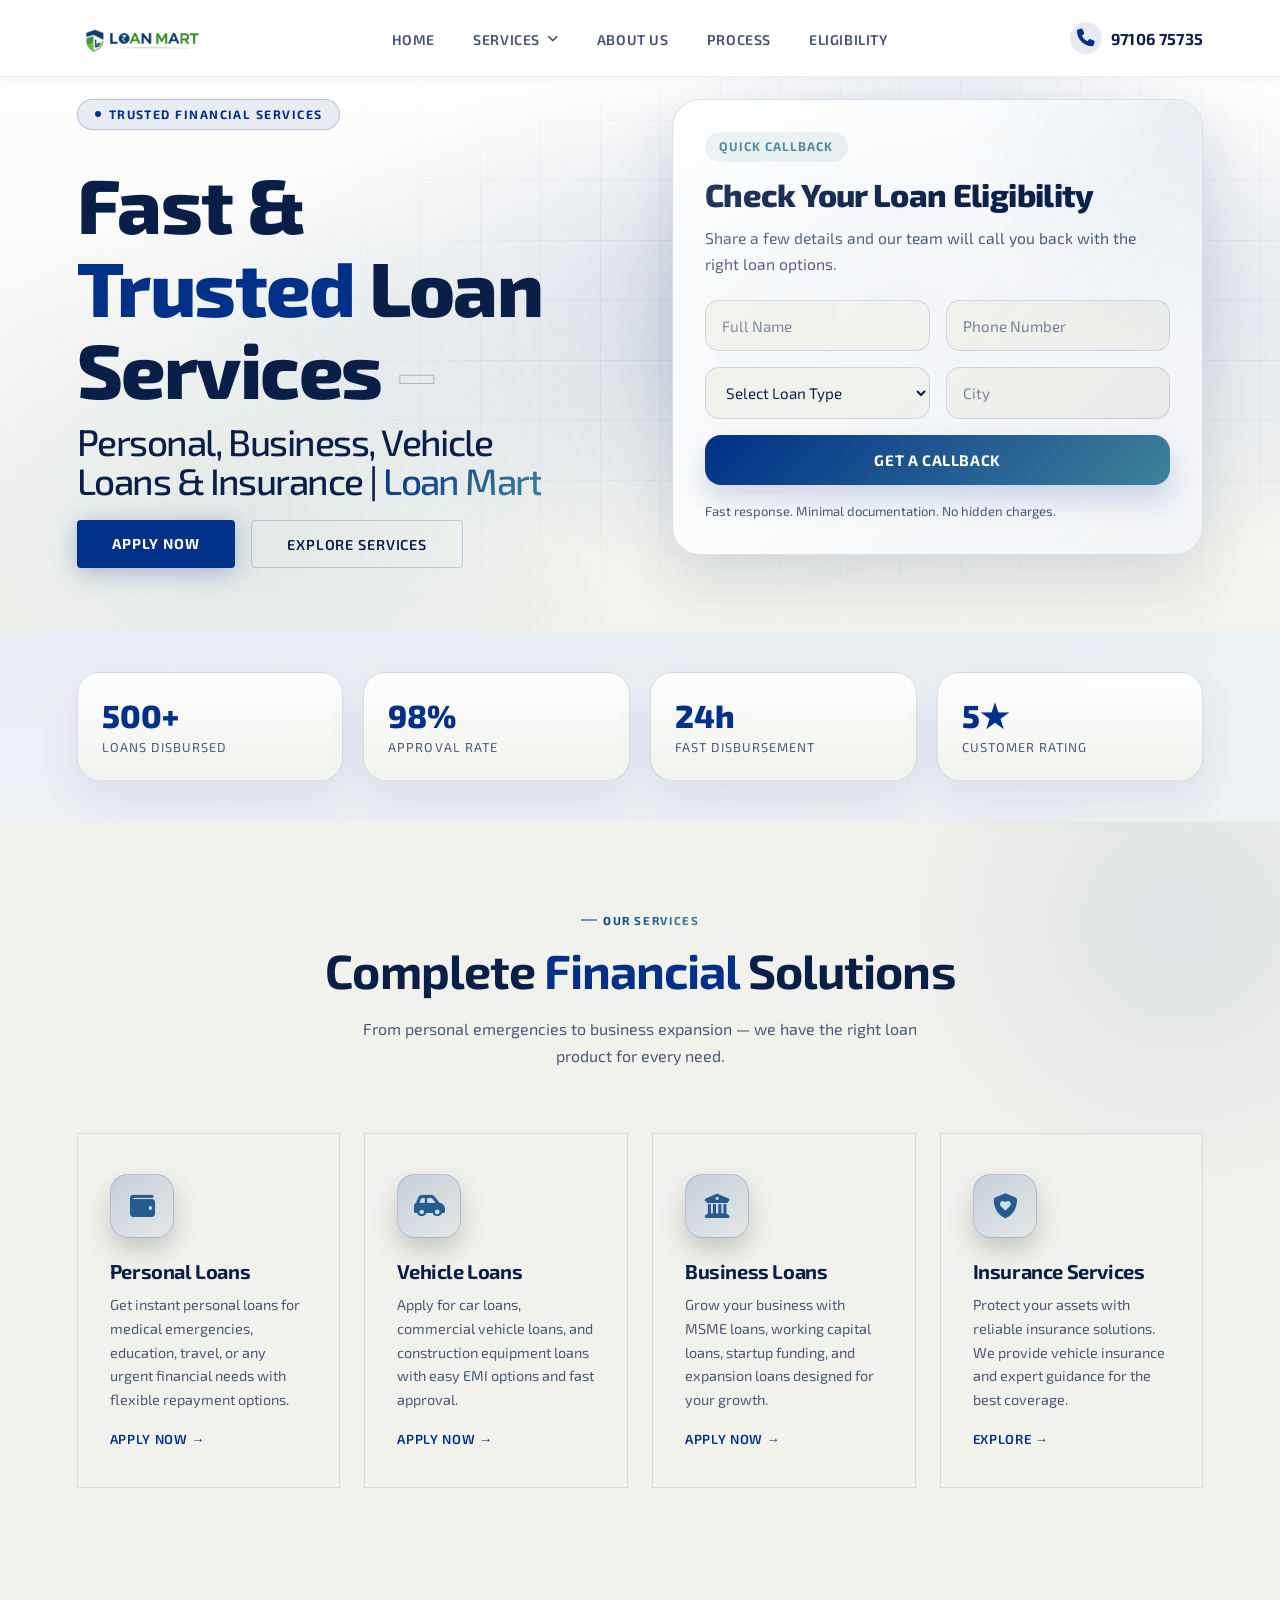
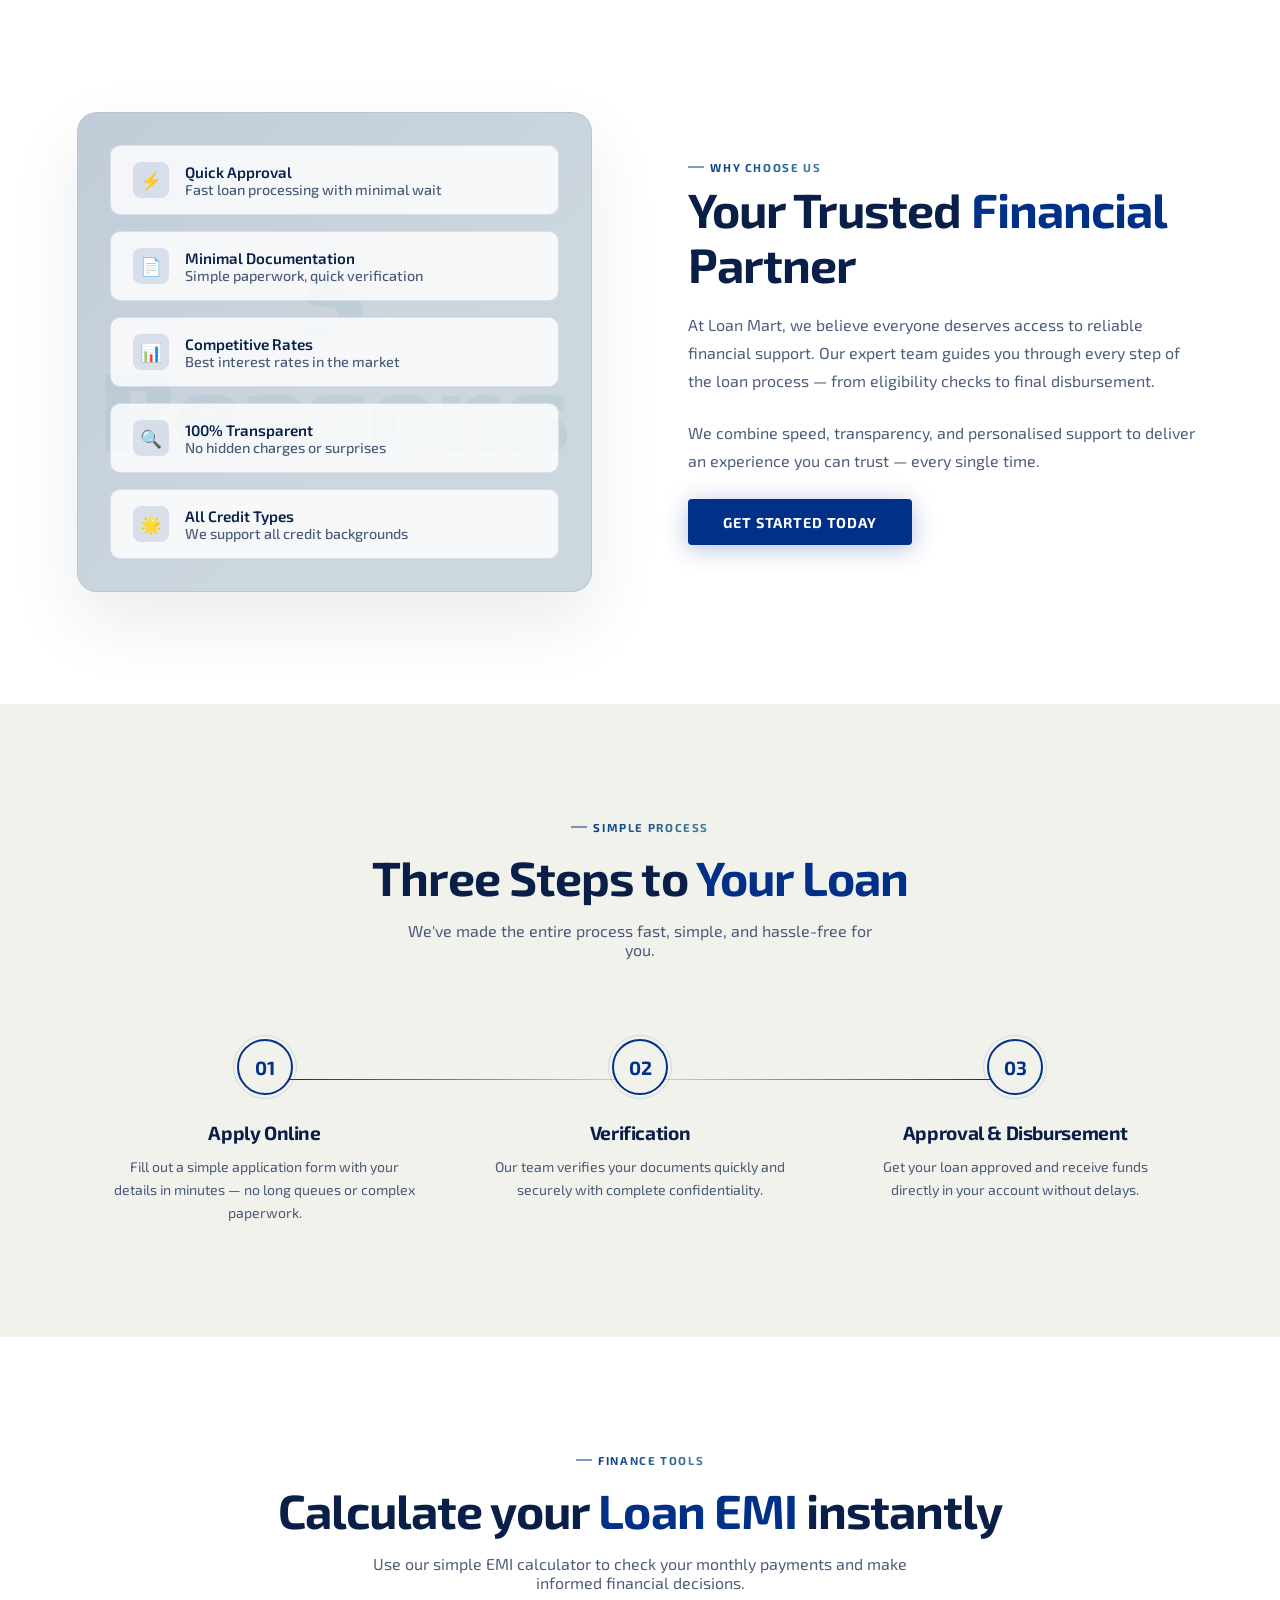
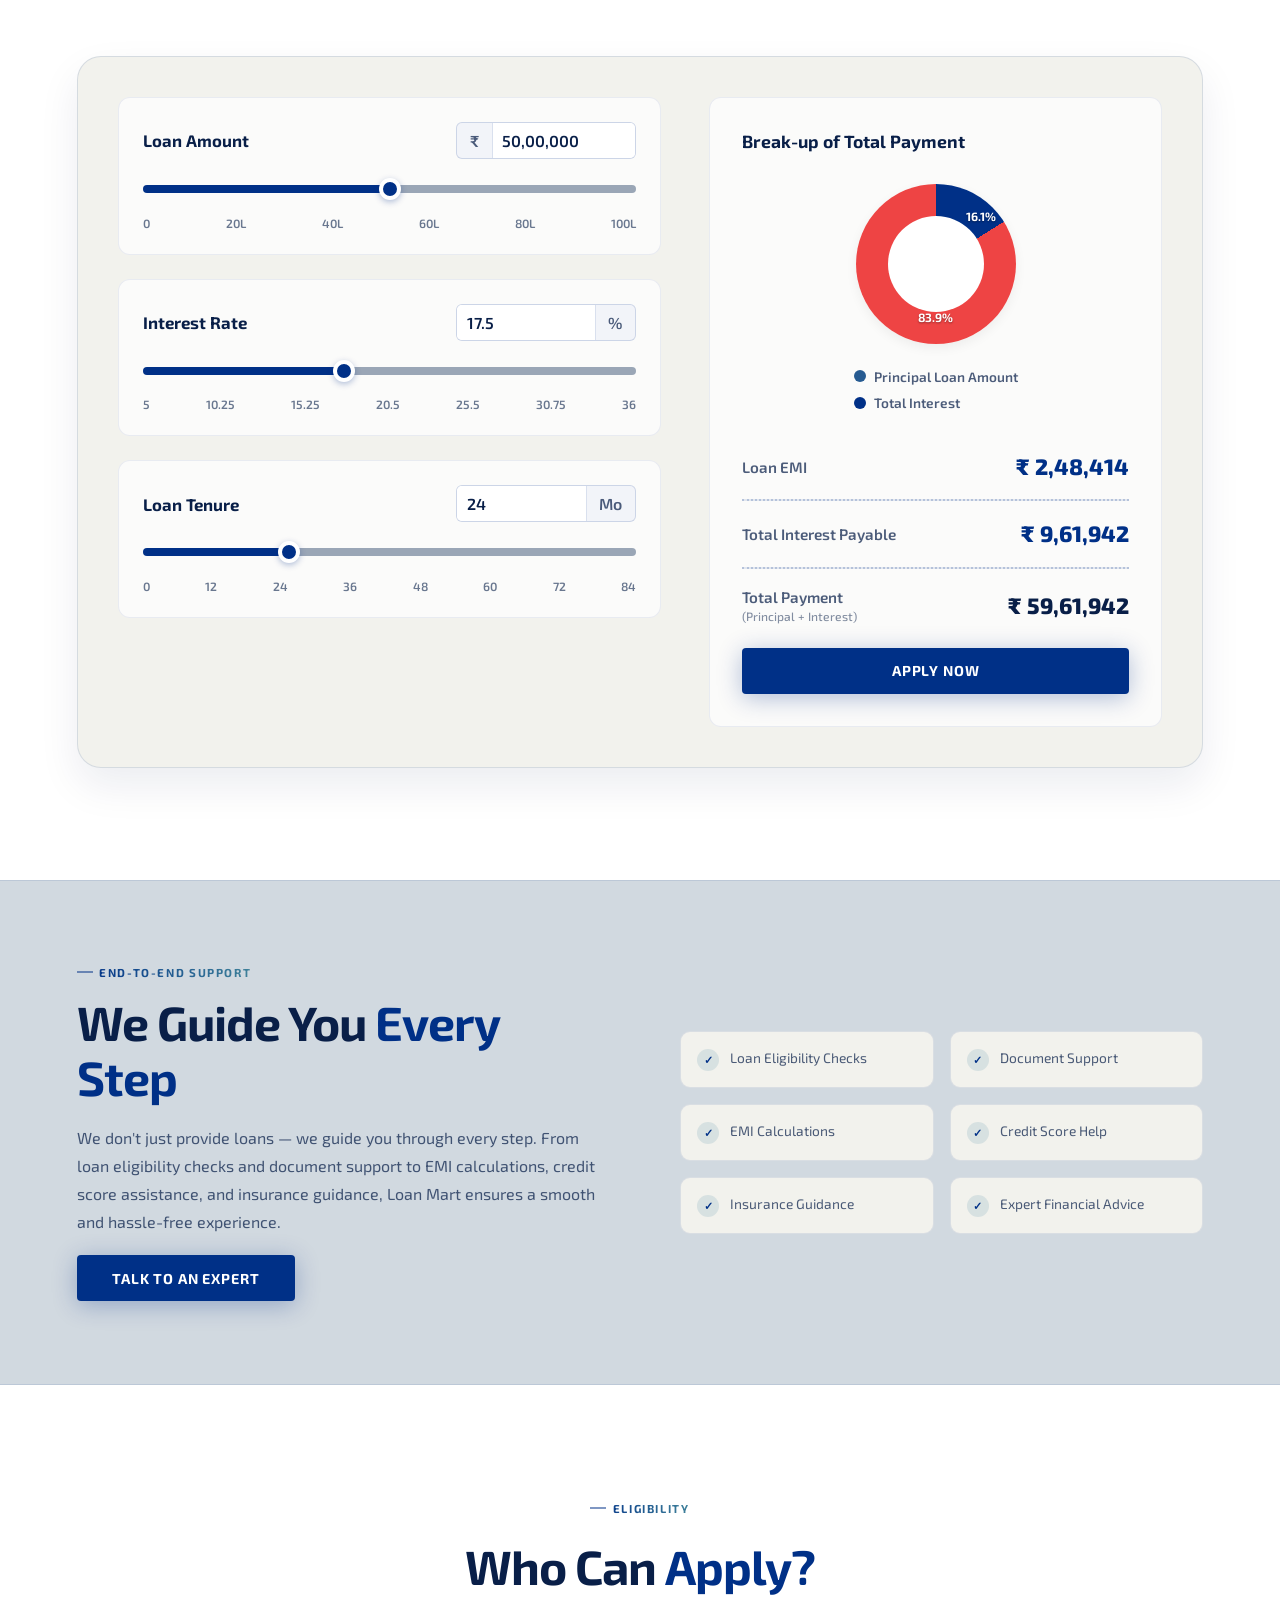
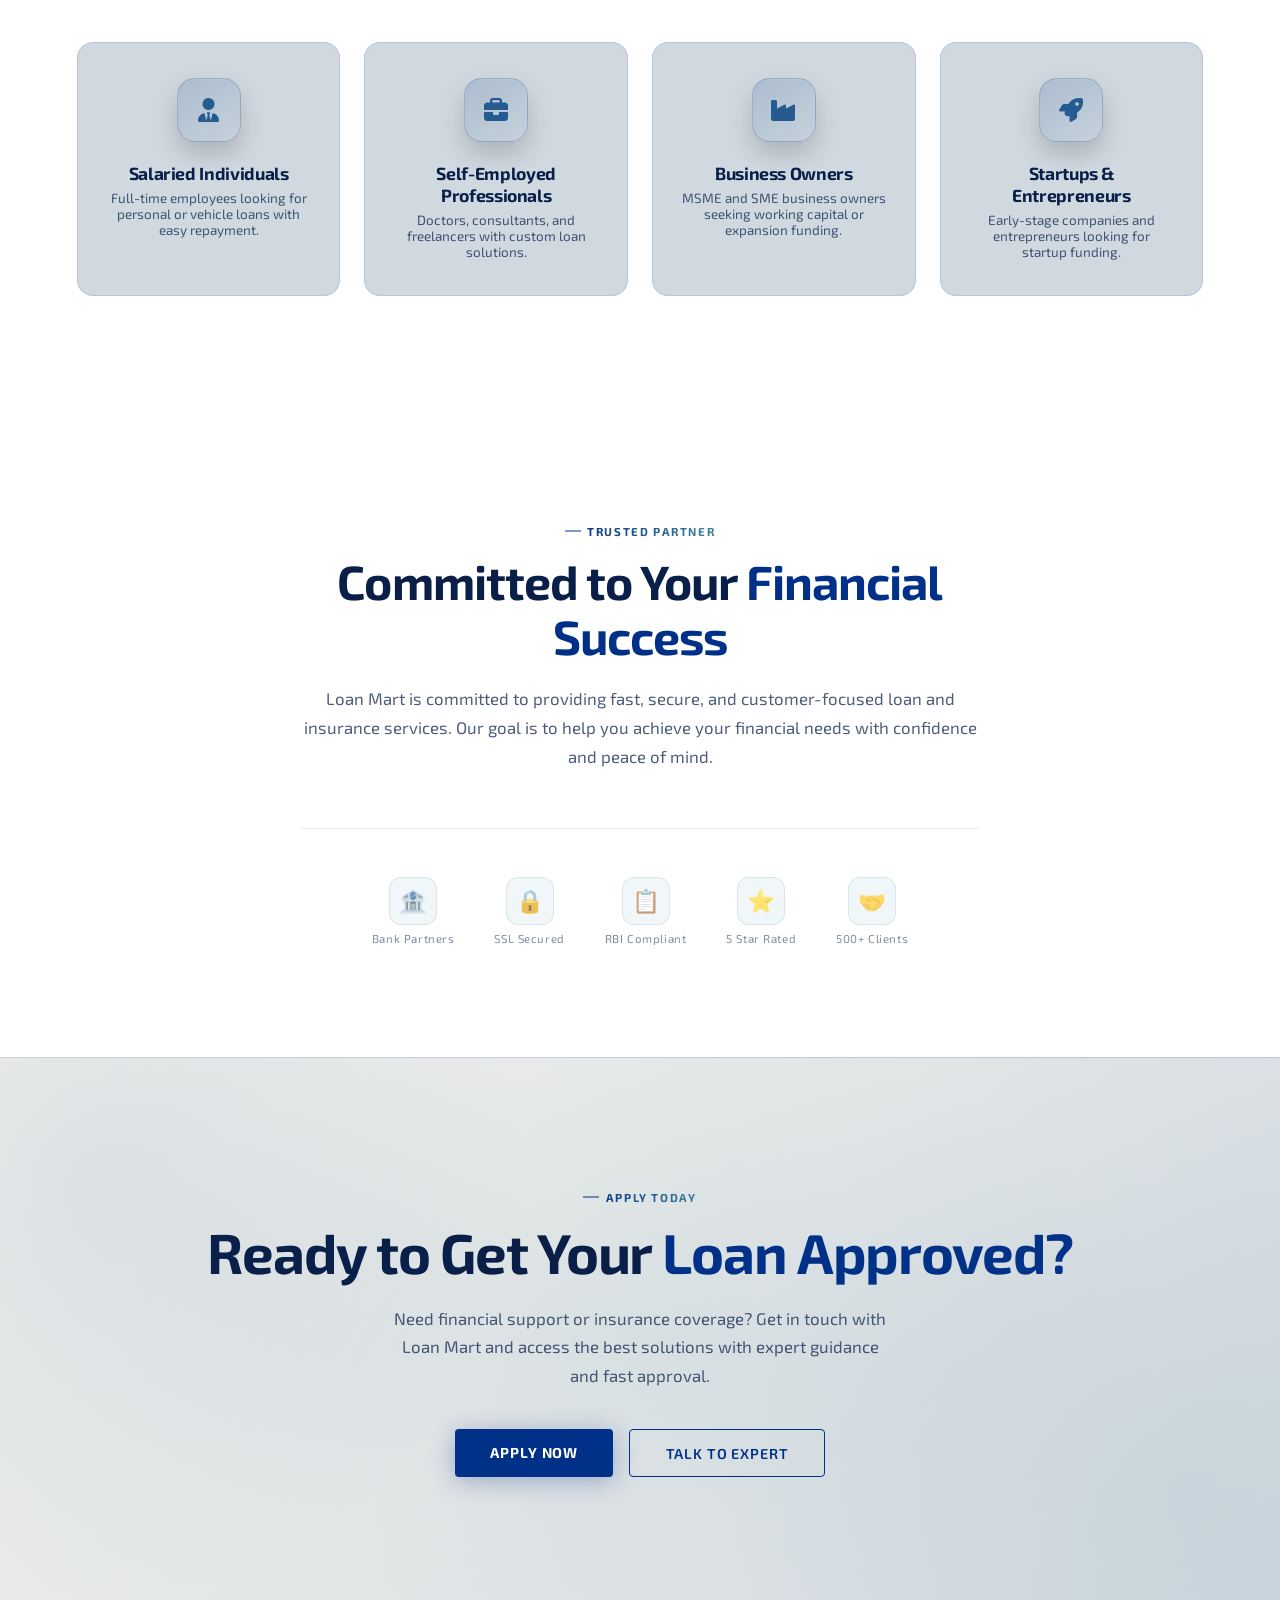
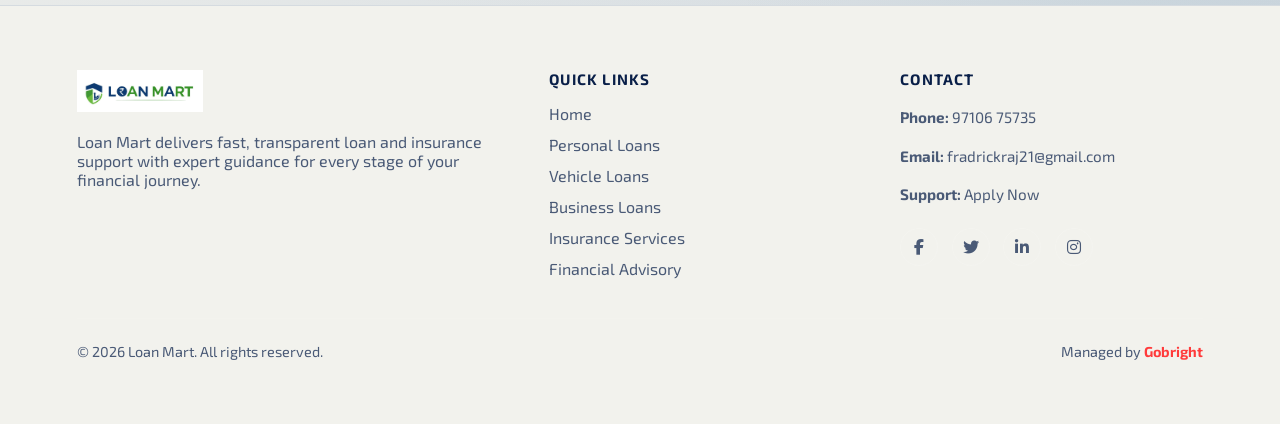
==== commit 07fcfb9a: "Add files via upload" ====
--- a/index.html
+++ b/index.html
@@ -32,7 +32,7 @@
         <li><a href="Financial-Advisory.html">Financial Advisory</a></li>
       </ul>
     </li>
-    <li><a href="#about">About Us</a></li>
+    <li><a href="About.html">About Us</a></li>
     <li><a href="#process">Process</a></li>
     <li><a href="#who">Eligibility</a></li>
   </ul>
--- a/index.css
+++ b/index.css
@@ -3,19 +3,19 @@
    ============================================================ */
 
 /* ── CSS VARIABLES ── */
-:root {
-  --gold: #1f6fd6;
-  --gold-light: #2ea36a;
-  --gold-pale: #dff5e8;
-  --dark: #ffffff;
-  --dark-2: #f7fbff;
-  --dark-3: #edf5ff;
-  --dark-4: #dce9f8;
-  --white: #17324d;
-  --white-dim: rgba(23, 50, 77, 0.72);
-  --white-faint: rgba(31, 111, 214, 0.1);
-  --accent: #2ea36a;
-}
+:root {
+  --gold: #003087;
+  --gold-light: #265b91;
+  --gold-pale: #d1d9e0;
+  --dark: #ffffff;
+  --dark-2: #f2f2ed;
+  --dark-3: #d1d9e0;
+  --dark-4: #9aa6b6;
+  --white: #091f48;
+  --white-dim: rgba(9, 31, 72, 0.72);
+  --white-faint: rgba(63, 129, 154, 0.12);
+  --accent: #3f819a;
+}
 
 /* ── RESET ── */
 *, *::before, *::after {
@@ -29,18 +29,21 @@
   scroll-padding-top: 96px;
 }
 
-body {
-  font-family: 'Exo 2', sans-serif;
-  background: var(--dark);
-  color: var(--white);
-  overflow-x: hidden;
-  cursor: auto;
-}
+body {
+  font-family: 'Exo 2', sans-serif;
+  background:
+    radial-gradient(circle at top left, rgba(0, 48, 135, 0.08), transparent 34%),
+    radial-gradient(circle at top right, rgba(63, 129, 154, 0.08), transparent 28%),
+    linear-gradient(180deg, #ffffff 0%, #f2f2ed 100%);
+  color: var(--white);
+  overflow-x: hidden;
+  cursor: auto;
+}
 
 /* ── SCROLLBAR ── */
 ::-webkit-scrollbar { width: 4px; }
 ::-webkit-scrollbar-track { background: var(--dark); }
-::-webkit-scrollbar-thumb { background: var(--gold); border-radius: 2px; }
+::-webkit-scrollbar-thumb { background: var(--accent); border-radius: 2px; }
 
 /* ── NOISE OVERLAY (DISABLED FOR PERFORMANCE) ── */
 body::before {
@@ -68,10 +71,10 @@
   align-items: center;
   justify-content: space-between;
   flex-wrap: wrap;
-  background: rgba(255, 255, 255, 0.88);
-  backdrop-filter: none;
-  border-bottom: 1px solid rgba(31, 111, 214, 0.08);
-  box-shadow: 0 2px 8px rgba(31, 111, 214, 0.04);
+  background: rgba(255, 255, 255, 0.88);
+  backdrop-filter: none;
+  border-bottom: 1px solid rgba(0, 48, 135, 0.08);
+  box-shadow: 0 2px 8px rgba(9, 31, 72, 0.04);
   transition: background 0.2s, box-shadow 0.2s, border-color 0.2s;
 }
 
@@ -82,7 +85,7 @@
   right: 6vw;
   bottom: -1px;
   height: 1px;
-  background: linear-gradient(90deg, transparent, rgba(31, 111, 214, 0.3), rgba(46, 163, 106, 0.28), transparent);
+  background: linear-gradient(90deg, transparent, rgba(0, 48, 135, 0.3), rgba(63, 129, 154, 0.28), transparent);
   opacity: 0;
   transform: scaleX(0.7);
   transform-origin: center;
@@ -90,10 +93,10 @@
 }
 
 nav.scrolled {
-  background: rgba(255, 255, 255, 0.92);
-  backdrop-filter: none;
-  border-bottom: 1px solid rgba(31, 111, 214, 0.12);
-  box-shadow: 0 4px 12px rgba(23, 50, 77, 0.06);
+  background: rgba(255, 255, 255, 0.92);
+  backdrop-filter: none;
+  border-bottom: 1px solid rgba(0, 48, 135, 0.12);
+  box-shadow: 0 4px 12px rgba(9, 31, 72, 0.06);
 }
 
 nav.scrolled::after {
@@ -128,7 +131,7 @@
   display: inline-flex;
   align-items: center;
   gap: 0.45rem;
-  color: rgba(23, 50, 77, 0.78);
+  color: rgba(9, 31, 72, 0.78);
   font-size: 0.88rem;
   font-weight: 600;
   text-decoration: none;
@@ -167,9 +170,9 @@
   padding: 0.7rem 0;
   list-style: none;
   border-radius: 18px;
-  background: rgba(255, 255, 255, 0.96);
-  border: 1px solid rgba(31, 111, 214, 0.12);
-  box-shadow: 0 20px 40px rgba(23, 50, 77, 0.14);
+  background: rgba(255, 255, 255, 0.96);
+  border: 1px solid rgba(0, 48, 135, 0.12);
+  box-shadow: 0 20px 40px rgba(9, 31, 72, 0.14);
   opacity: 0;
   visibility: hidden;
   transform: translateY(8px);
@@ -193,11 +196,11 @@
   display: none;
 }
 
-.dropdown-menu a:hover,
-.dropdown-menu a:focus-visible {
-  color: var(--gold);
-  background: rgba(31, 111, 214, 0.08);
-}
+.dropdown-menu a:hover,
+.dropdown-menu a:focus-visible {
+  color: var(--gold);
+  background: rgba(0, 48, 135, 0.08);
+}
 
 .nav-dropdown:hover .dropdown-menu,
 .nav-dropdown:focus-within .dropdown-menu {
@@ -228,10 +231,10 @@
   transition: color 0.3s, transform 0.2s;
 }
 
-.nav-phone i {
-  color: var(--gold);
-  font-size: 1.1rem;
-  background: rgba(31, 111, 214, 0.1);
+.nav-phone i {
+  color: var(--gold);
+  font-size: 1.1rem;
+  background: rgba(0, 48, 135, 0.1);
   width: 32px;
   height: 32px;
   display: inline-flex;
@@ -248,7 +251,7 @@
 
 .nav-phone:hover i {
   background: var(--gold);
-  color: #ffffff;
+  color: var(--dark);
 }
 
 .btn-primary::before,
@@ -272,24 +275,24 @@
 }
 
 /* ── HERO ── */
-#hero {
-  min-height: 100vh;
-  display: grid;
-  grid-template-columns: 1fr 1fr;
-  align-items: center;
-  padding: 8rem 6vw 5rem;
-  position: relative;
-  overflow: hidden;
-  gap: 4rem;
-}
+#hero {
+  min-height: auto;
+  display: grid;
+  grid-template-columns: 1fr 1fr;
+  align-items: start;
+  padding: 6.2rem 6vw 4rem;
+  position: relative;
+  overflow: hidden;
+  gap: 4rem;
+}
 
 .hero-bg {
   position: absolute;
   inset: 0;
   z-index: 0;
-  background:
-    radial-gradient(ellipse 80% 60% at 70% 50%, rgba(31, 111, 214, 0.14) 0%, transparent 70%),
-    radial-gradient(ellipse 50% 80% at 20% 80%, rgba(46, 163, 106, 0.1) 0%, transparent 60%),
+  background:
+    radial-gradient(ellipse 80% 60% at 70% 50%, rgba(0, 48, 135, 0.14) 0%, transparent 70%),
+    radial-gradient(ellipse 50% 80% at 20% 80%, rgba(63, 129, 154, 0.1) 0%, transparent 60%),
     linear-gradient(180deg, var(--dark) 0%, var(--dark-2) 100%);
 }
 
@@ -297,9 +300,9 @@
   position: absolute;
   inset: 0;
   z-index: 0;
-  background-image:
-    linear-gradient(rgba(31, 111, 214, 0.05) 1px, transparent 1px),
-    linear-gradient(90deg, rgba(31, 111, 214, 0.05) 1px, transparent 1px);
+  background-image:
+    linear-gradient(rgba(0, 48, 135, 0.05) 1px, transparent 1px),
+    linear-gradient(90deg, rgba(0, 48, 135, 0.05) 1px, transparent 1px);
   background-size: 60px 60px;
   background-position: 0 0;
   mask-image: radial-gradient(ellipse 70% 70% at 70% 50%, black 30%, transparent 80%);
@@ -321,18 +324,18 @@
 }
 
 .orb-1 {
-  width: 400px;
-  height: 400px;
-  background: radial-gradient(circle, rgba(31, 111, 214, 0.16), transparent);
+  width: 400px;
+  height: 400px;
+  background: radial-gradient(circle, rgba(0, 48, 135, 0.16), transparent);
   top: 10%;
   right: 10%;
   animation: none;
 }
 
 .orb-2 {
-  width: 300px;
-  height: 300px;
-  background: radial-gradient(circle, rgba(46, 163, 106, 0.14), transparent);
+  width: 300px;
+  height: 300px;
+  background: radial-gradient(circle, rgba(63, 129, 154, 0.14), transparent);
   bottom: 20%;
   right: 30%;
   animation: none;
@@ -351,12 +354,12 @@
   transition: transform 0.45s cubic-bezier(0.16, 1, 0.3, 1);
 }
 
-.hero-badge {
+.hero-badge {
   display: inline-flex;
   align-items: center;
   gap: 0.5rem;
-  background: rgba(31, 111, 214, 0.08);
-  border: 1px solid rgba(31, 111, 214, 0.22);
+  background: rgba(0, 48, 135, 0.08);
+  border: 1px solid rgba(0, 48, 135, 0.22);
   padding: 0.45rem 1.05rem;
   border-radius: 100px;
   font-family: 'Exo 2', sans-serif;
@@ -398,8 +401,8 @@
 h1 .gold {
   color: var(--gold);
 }
-h1 .outline {
-  -webkit-text-stroke: 1px rgba(31, 111, 214, 0.28);
+h1 .outline {
+  -webkit-text-stroke: 1px rgba(0, 48, 135, 0.28);
   color: transparent;
   letter-spacing: 0;
 }
@@ -434,14 +437,14 @@
 }
 
 /* Stats panel — right column */
-.hero-lead-card {
+.hero-lead-card {
   position: relative;
   z-index: 1;
   background: rgba(255, 255, 255, 0.82);
-  border: 1px solid rgba(31, 111, 214, 0.14);
+  border: 1px solid rgba(0, 48, 135, 0.14);
   border-radius: 28px;
   padding: 2rem;
-  box-shadow: 0 24px 60px rgba(31, 111, 214, 0.12);
+  box-shadow: 0 24px 60px rgba(9, 31, 72, 0.12);
   backdrop-filter: blur(12px);
   opacity: 0;
   animation: fadeUp 0.9s 1.1s forwards;
@@ -450,13 +453,13 @@
   transition: transform 0.45s cubic-bezier(0.16, 1, 0.3, 1), box-shadow 0.45s ease, border-color 0.35s ease;
 }
 
-.hero-lead-card::before {
+.hero-lead-card::before {
   content: '';
   position: absolute;
   inset: 0;
   background:
-    radial-gradient(circle at top right, rgba(46, 163, 106, 0.14), transparent 35%),
-    linear-gradient(135deg, rgba(255, 255, 255, 0.18), transparent 45%, rgba(31, 111, 214, 0.06));
+    radial-gradient(circle at top right, rgba(63, 129, 154, 0.14), transparent 35%),
+    linear-gradient(135deg, rgba(255, 255, 255, 0.18), transparent 45%, rgba(0, 48, 135, 0.06));
   opacity: 0.8;
   pointer-events: none;
 }
@@ -474,9 +477,9 @@
   pointer-events: none;
 }
 
-.hero-lead-card:hover {
-  box-shadow: 0 30px 70px rgba(31, 111, 214, 0.18);
-  border-color: rgba(31, 111, 214, 0.24);
+.hero-lead-card:hover {
+  box-shadow: 0 30px 70px rgba(9, 31, 72, 0.18);
+  border-color: rgba(0, 48, 135, 0.24);
 }
 
 .hero-form-tag {
@@ -484,7 +487,7 @@
   align-items: center;
   padding: 0.45rem 0.9rem;
   border-radius: 999px;
-  background: rgba(46, 163, 106, 0.1);
+  background: rgba(63, 129, 154, 0.1);
   color: var(--accent);
   font-size: 0.78rem;
   font-weight: 700;
@@ -514,12 +517,12 @@
   gap: 1rem;
 }
 
-.hero-lead-form input,
-.hero-lead-form select {
-  width: 100%;
-  border: 1px solid rgba(31, 111, 214, 0.14);
-  background: rgba(247, 251, 255, 0.95);
-  color: var(--white);
+.hero-lead-form input,
+.hero-lead-form select {
+  width: 100%;
+  border: 1px solid rgba(0, 48, 135, 0.14);
+  background: rgba(242, 242, 237, 0.95);
+  color: var(--white);
   padding: 0.95rem 1rem;
   border-radius: 14px;
   font-family: 'Exo 2', sans-serif;
@@ -528,16 +531,16 @@
   transition: border-color 0.25s, box-shadow 0.25s, background 0.25s;
 }
 
-.hero-lead-form input::placeholder {
-  color: rgba(23, 50, 77, 0.52);
-}
-
-.hero-lead-form input:focus,
-.hero-lead-form select:focus {
-  border-color: rgba(31, 111, 214, 0.34);
-  box-shadow: 0 0 0 4px rgba(31, 111, 214, 0.08);
-  background: #ffffff;
-}
+.hero-lead-form input::placeholder {
+  color: rgba(9, 31, 72, 0.52);
+}
+
+.hero-lead-form input:focus,
+.hero-lead-form select:focus {
+  border-color: rgba(0, 48, 135, 0.34);
+  box-shadow: 0 0 0 4px rgba(0, 48, 135, 0.08);
+  background: var(--dark);
+}
 
 .hero-form-btn {
   grid-column: 1 / -1;
@@ -545,8 +548,8 @@
   overflow: hidden;
   border: none;
   border-radius: 16px;
-  background: linear-gradient(135deg, var(--gold), #388bf0);
-  color: #ffffff;
+  background: linear-gradient(135deg, var(--gold), var(--accent));
+  color: var(--dark);
   padding: 1rem 1.2rem;
   font-family: 'Exo 2', sans-serif;
   font-size: 0.95rem;
@@ -554,14 +557,14 @@
   letter-spacing: 0.04em;
   text-transform: uppercase;
   cursor: pointer;
-  box-shadow: 0 14px 28px rgba(31, 111, 214, 0.18);
+  box-shadow: 0 14px 28px rgba(0, 48, 135, 0.18);
   transition: transform 0.25s, box-shadow 0.25s, background 0.25s;
 }
 
-.hero-form-btn:hover {
-  transform: translateY(-2px);
-  background: linear-gradient(135deg, #2b84f0, var(--accent));
-  box-shadow: 0 18px 32px rgba(46, 163, 106, 0.22);
+.hero-form-btn:hover {
+  transform: translateY(-2px);
+  background: linear-gradient(135deg, var(--gold-light), var(--accent));
+  box-shadow: 0 18px 32px rgba(0, 48, 135, 0.22);
 }
 
 .hero-form-note {
@@ -590,14 +593,14 @@
   gap: 1.25rem;
 }
 
-.metric-card {
-  position: relative;
-  overflow: hidden;
-  background: linear-gradient(180deg, rgba(255, 255, 255, 0.88), rgba(247, 251, 255, 0.95));
-  border: 1px solid rgba(31, 111, 214, 0.14);
+.metric-card {
+  position: relative;
+  overflow: hidden;
+  background: linear-gradient(180deg, rgba(255, 255, 255, 0.88), rgba(242, 242, 237, 0.95));
+  border: 1px solid rgba(0, 48, 135, 0.14);
   border-radius: 22px;
   padding: 1.6rem 1.5rem;
-  box-shadow: 0 18px 40px rgba(31, 111, 214, 0.08);
+  box-shadow: 0 18px 40px rgba(9, 31, 72, 0.08);
   transition: transform 0.3s, box-shadow 0.3s, border-color 0.3s;
 }
 
@@ -615,10 +618,10 @@
   pointer-events: none;
 }
 
-.metric-card:hover {
-  transform: translateY(-4px);
-  border-color: rgba(31, 111, 214, 0.24);
-  box-shadow: 0 22px 46px rgba(31, 111, 214, 0.12);
+.metric-card:hover {
+  transform: translateY(-4px);
+  border-color: rgba(0, 48, 135, 0.24);
+  box-shadow: 0 22px 46px rgba(9, 31, 72, 0.12);
 }
 
 .metric-card:hover::before,
@@ -683,7 +686,7 @@
 h2 .gold { color: var(--gold); }
 
 /* ── BUTTONS ── */
-.btn-primary {
+.btn-primary {
   position: relative;
   overflow: hidden;
   background: var(--gold);
@@ -700,16 +703,16 @@
   display: inline-block;
   text-align: center;
   transition: background 0.3s, transform 0.2s, box-shadow 0.3s;
-  box-shadow: 0 4px 24px rgba(201, 168, 76, 0.3);
-}
-
-.btn-primary:hover {
-  background: var(--gold-light);
-  transform: translateY(-2px);
-  box-shadow: 0 8px 32px rgba(201, 168, 76, 0.45);
-}
-
-.btn-secondary {
+  box-shadow: 0 4px 24px rgba(0, 48, 135, 0.3);
+}
+
+.btn-primary:hover {
+  background: var(--gold-light);
+  transform: translateY(-2px);
+  box-shadow: 0 8px 32px rgba(0, 48, 135, 0.45);
+}
+
+.btn-secondary {
   background: transparent;
   color: var(--white);
   padding: 0.9rem 2.2rem;
@@ -717,7 +720,7 @@
   font-size: 0.9rem;
   letter-spacing: 0.06em;
   text-transform: uppercase;
-  border: 1px solid rgba(31, 111, 214, 0.2);
+  border: 1px solid rgba(0, 48, 135, 0.2);
   border-radius: 4px;
   cursor: pointer;
   text-decoration: none;
@@ -751,10 +754,10 @@
   transition: background 0.3s, color 0.3s, transform 0.2s;
 }
 
-.btn-ghost:hover {
-  background: rgba(201, 168, 76, 0.1);
-  transform: translateY(-2px);
-}
+.btn-ghost:hover {
+  background: rgba(0, 48, 135, 0.1);
+  transform: translateY(-2px);
+}
 
 /* ── SERVICES ── */
 #services {
@@ -765,14 +768,14 @@
   padding-top: 5.5rem;
 }
 
-#services::before {
+#services::before {
   content: '';
   position: absolute;
   top: -200px;
   right: -200px;
   width: 600px;
   height: 600px;
-  background: radial-gradient(circle, rgba(31, 111, 214, 0.08), transparent 70%);
+  background: radial-gradient(circle, rgba(0, 48, 135, 0.08), transparent 70%);
   pointer-events: none;
 }
 
@@ -802,9 +805,9 @@
   width: 100%;
 }
 
-.service-card {
-  background: var(--dark-2);
-  border: 1px solid rgba(31, 111, 214, 0.12);
+.service-card {
+  background: var(--dark-2);
+  border: 1px solid rgba(0, 48, 135, 0.12);
   padding: 2.5rem 2rem;
   position: relative;
   overflow: hidden;
@@ -815,30 +818,30 @@
   transform-style: preserve-3d;
 }
 
-.service-card::before {
+.service-card::before {
   content: '';
   position: absolute;
   inset: 0;
-  background: linear-gradient(135deg, rgba(31, 111, 214, 0.08) 0%, rgba(46, 163, 106, 0.04) 100%);
+  background: linear-gradient(135deg, rgba(0, 48, 135, 0.08) 0%, rgba(63, 129, 154, 0.04) 100%);
   opacity: 0;
   transition: opacity 0.4s;
 }
 
-.service-card:hover {
-  background: var(--dark-3);
-  border-color: rgba(31, 111, 214, 0.25);
+.service-card:hover {
+  background: var(--dark-3);
+  border-color: rgba(0, 48, 135, 0.25);
   transform: translateY(-10px);
   box-shadow: 0 24px 48px rgba(0, 0, 0, 0.26);
 }
 .service-card:hover::before { opacity: 1; }
 
-.service-icon {
+.service-icon {
   width: 64px;
   height: 64px;
   background:
-    linear-gradient(145deg, rgba(31, 111, 214, 0.18), rgba(46, 163, 106, 0.08)),
-    rgba(255, 255, 255, 0.02);
-  border: 1px solid rgba(31, 111, 214, 0.18);
+    linear-gradient(145deg, rgba(0, 48, 135, 0.18), rgba(63, 129, 154, 0.08)),
+    rgba(255, 255, 255, 0.02);
+  border: 1px solid rgba(0, 48, 135, 0.18);
   border-radius: 18px;
   display: inline-flex;
   align-items: center;
@@ -852,14 +855,14 @@
   transition: transform 0.3s, border-color 0.3s, background 0.3s, color 0.3s;
 }
 
-.service-card:hover .service-icon {
-  transform: translateY(-4px) rotate(-4deg);
-  border-color: rgba(46, 163, 106, 0.38);
-  background:
-    linear-gradient(145deg, rgba(31, 111, 214, 0.24), rgba(46, 163, 106, 0.12)),
-    rgba(255, 255, 255, 0.03);
-  color: #2ea36a;
-}
+.service-card:hover .service-icon {
+  transform: translateY(-4px) rotate(-4deg);
+  border-color: rgba(0, 48, 135, 0.38);
+  background:
+    linear-gradient(145deg, rgba(0, 48, 135, 0.24), rgba(63, 129, 154, 0.12)),
+    rgba(255, 255, 255, 0.03);
+  color: var(--accent);
+}
 
 .service-card h3 {
   font-family: 'Exo 2', sans-serif;
@@ -894,7 +897,7 @@
 
 /* ── WHY CHOOSE ── */
 #why {
-  background: #ffffff;
+  background: var(--dark);
   display: grid;
   grid-template-columns: 1fr 1fr;
   gap: 6rem;
@@ -907,31 +910,31 @@
   flex-direction: column;
 }
 
-.why-card-main {
-  position: relative;
-  flex: 1;
-  background: var(--dark-3);
-  border: 1px solid rgba(31, 111, 214, 0.12);
-  border-radius: 20px;
-  display: flex;
-  align-items: center;
-  justify-content: center;
-  overflow: hidden;
-  box-shadow: 0 30px 70px rgba(31, 111, 214, 0.09);
-}
-
-.why-card-main::before {
-  content: '';
-  position: absolute;
-  inset: 0;
-  background: linear-gradient(135deg, rgba(31, 111, 214, 0.08), rgba(46, 163, 106, 0.03) 60%);
-}
-
-.why-big-text {
+.why-card-main {
+  position: relative;
+  flex: 1;
+  background: var(--dark-3);
+  border: 1px solid rgba(0, 48, 135, 0.12);
+  border-radius: 20px;
+  display: flex;
+  align-items: center;
+  justify-content: center;
+  overflow: hidden;
+  box-shadow: 0 30px 70px rgba(9, 31, 72, 0.09);
+}
+
+.why-card-main::before {
+  content: '';
+  position: absolute;
+  inset: 0;
+  background: linear-gradient(135deg, rgba(0, 48, 135, 0.08), rgba(63, 129, 154, 0.03) 60%);
+}
+
+.why-big-text {
   font-family: 'Exo 2', sans-serif;
   font-size: 7rem;
   font-weight: 900;
-  color: rgba(201, 168, 76, 0.08);
+  color: rgba(63, 129, 154, 0.08);
   line-height: 1;
   text-align: center;
   position: absolute;
@@ -948,28 +951,28 @@
   padding: 2rem;
 }
 
-.why-badge-item {
+.why-badge-item {
   display: flex;
   align-items: center;
   gap: 1rem;
   background: rgba(255, 255, 255, 0.82);
-  border: 1px solid rgba(31, 111, 214, 0.12);
+  border: 1px solid rgba(0, 48, 135, 0.12);
   padding: 1rem 1.4rem;
   border-radius: 10px;
   transition: border-color 0.3s, background 0.3s, transform 0.3s, box-shadow 0.3s;
 }
 
-.why-badge-item:hover {
-  border-color: rgba(31, 111, 214, 0.24);
-  background: rgba(255, 255, 255, 0.95);
-  transform: translateX(8px);
-  box-shadow: 0 14px 30px rgba(31, 111, 214, 0.08);
-}
-
-.why-badge-icon {
-  width: 36px;
-  height: 36px;
-  background: rgba(31, 111, 214, 0.12);
+.why-badge-item:hover {
+  border-color: rgba(0, 48, 135, 0.24);
+  background: rgba(255, 255, 255, 0.95);
+  transform: translateX(8px);
+  box-shadow: 0 14px 30px rgba(9, 31, 72, 0.08);
+}
+
+.why-badge-icon {
+  width: 36px;
+  height: 36px;
+  background: rgba(0, 48, 135, 0.12);
   border-radius: 8px;
   display: flex;
   align-items: center;
@@ -1016,14 +1019,14 @@
   position: relative;
 }
 
-.process-steps::before {
+.process-steps::before {
   content: '';
   position: absolute;
   top: 2.5rem;
   left: calc(16.66% + 1.5rem);
   right: calc(16.66% + 1.5rem);
   height: 1px;
-  background: linear-gradient(90deg, var(--gold), rgba(201, 168, 76, 0.2), var(--gold));
+  background: linear-gradient(90deg, var(--gold), rgba(63, 129, 154, 0.2), var(--gold));
   z-index: 0;
 }
 
@@ -1057,12 +1060,12 @@
   transition: background 0.3s, transform 0.3s;
 }
 
-.step-num::after {
+.step-num::after {
   content: '';
   position: absolute;
   inset: -6px;
   border-radius: 50%;
-  border: 1px solid rgba(201, 168, 76, 0.2);
+  border: 1px solid rgba(63, 129, 154, 0.2);
   animation: none;
 }
 
@@ -1098,12 +1101,12 @@
 }
 
 /* ── SUPPORT STRIP ── */
-#support {
-  background: var(--dark-3);
-  border-top: 1px solid rgba(201, 168, 76, 0.1);
-  border-bottom: 1px solid rgba(201, 168, 76, 0.1);
-  padding: 5rem 6vw;
-}
+#support {
+  background: var(--dark-3);
+  border-top: 1px solid rgba(0, 48, 135, 0.1);
+  border-bottom: 1px solid rgba(0, 48, 135, 0.1);
+  padding: 5rem 6vw;
+}
 
 .support-inner {
   display: grid;
@@ -1121,7 +1124,7 @@
   gap: 1rem;
 }
 
-.support-feat {
+.support-feat {
   position: relative;
   overflow: hidden;
   display: flex;
@@ -1130,21 +1133,21 @@
   padding: 1rem;
   background: var(--dark-2);
   border-radius: 10px;
-  border: 1px solid rgba(31, 111, 214, 0.1);
+  border: 1px solid rgba(0, 48, 135, 0.1);
   transition: border-color 0.3s, transform 0.3s, box-shadow 0.3s;
 }
 
-.support-feat:hover {
-  border-color: rgba(31, 111, 214, 0.26);
-  transform: translateY(-4px);
-  box-shadow: 0 16px 30px rgba(31, 111, 214, 0.08);
-}
-
-.feat-check {
+.support-feat:hover {
+  border-color: rgba(0, 48, 135, 0.26);
+  transform: translateY(-4px);
+  box-shadow: 0 16px 30px rgba(9, 31, 72, 0.08);
+}
+
+.feat-check {
   width: 22px;
   height: 22px;
   border-radius: 50%;
-  background: rgba(201, 168, 76, 0.15);
+  background: rgba(63, 129, 154, 0.15);
   flex-shrink: 0;
   display: flex;
   align-items: center;
@@ -1174,9 +1177,9 @@
   margin-top: 3rem;
 }
 
-.who-card {
+.who-card {
   background: var(--dark-3);
-  border: 1px solid rgba(31, 111, 214, 0.12);
+  border: 1px solid rgba(0, 48, 135, 0.12);
   border-radius: 16px;
   padding: 2.2rem 1.8rem;
   text-align: center;
@@ -1187,13 +1190,13 @@
   transform-style: preserve-3d;
 }
 
-.who-card:hover {
-  border-color: var(--gold);
-  transform: translateY(-10px);
-  box-shadow: 0 20px 50px rgba(201, 168, 76, 0.1);
-}
-
-.who-icon {
+.who-card:hover {
+  border-color: var(--gold);
+  transform: translateY(-10px);
+  box-shadow: 0 20px 50px rgba(9, 31, 72, 0.1);
+}
+
+.who-icon {
   width: 64px;
   height: 64px;
   margin: 0 auto 1.2rem;
@@ -1202,9 +1205,9 @@
   justify-content: center;
   border-radius: 18px;
   background:
-    linear-gradient(145deg, rgba(31, 111, 214, 0.18), rgba(46, 163, 106, 0.08)),
-    rgba(255, 255, 255, 0.02);
-  border: 1px solid rgba(31, 111, 214, 0.18);
+    linear-gradient(145deg, rgba(0, 48, 135, 0.18), rgba(63, 129, 154, 0.08)),
+    rgba(255, 255, 255, 0.02);
+  border: 1px solid rgba(0, 48, 135, 0.18);
   box-shadow:
     inset 0 1px 0 rgba(255, 255, 255, 0.08),
     0 12px 24px rgba(0, 0, 0, 0.18);
@@ -1213,14 +1216,14 @@
   transition: transform 0.3s, border-color 0.3s, background 0.3s, color 0.3s;
 }
 
-.who-card:hover .who-icon {
-  transform: translateY(-4px) scale(1.07) rotate(-4deg);
-  border-color: rgba(46, 163, 106, 0.38);
-  background:
-    linear-gradient(145deg, rgba(31, 111, 214, 0.24), rgba(46, 163, 106, 0.12)),
-    rgba(255, 255, 255, 0.03);
-  color: #2ea36a;
-}
+.who-card:hover .who-icon {
+  transform: translateY(-4px) scale(1.07) rotate(-4deg);
+  border-color: rgba(0, 48, 135, 0.38);
+  background:
+    linear-gradient(145deg, rgba(0, 48, 135, 0.24), rgba(63, 129, 154, 0.12)),
+    rgba(255, 255, 255, 0.03);
+  color: var(--accent);
+}
 
 .who-card h3 {
   font-family: 'Exo 2', sans-serif;
@@ -1236,7 +1239,7 @@
 
 /* ── TRUST ── */
 #trust {
-  background: #ffffff;
+  background: var(--dark);
   text-align: center;
   padding: 7rem 6vw;
 }
@@ -1247,14 +1250,14 @@
 
 .trust-tag { display: inline-block; }
 
-.trust-logos {
+.trust-logos {
   display: flex;
   gap: 2.5rem;
   justify-content: center;
   flex-wrap: wrap;
   margin-top: 3.5rem;
   padding-top: 3rem;
-  border-top: 1px solid rgba(201, 168, 76, 0.1);
+  border-top: 1px solid rgba(0, 48, 135, 0.1);
 }
 
 .trust-badge {
@@ -1273,11 +1276,11 @@
   transform: translateY(-6px);
 }
 
-.trust-badge-icon {
+.trust-badge-icon {
   width: 48px;
   height: 48px;
-  background: rgba(201, 168, 76, 0.1);
-  border: 1px solid rgba(201, 168, 76, 0.2);
+  background: rgba(63, 129, 154, 0.1);
+  border: 1px solid rgba(63, 129, 154, 0.2);
   border-radius: 12px;
   display: flex;
   align-items: center;
@@ -1292,31 +1295,31 @@
 }
 
 /* ── CTA ── */
-#cta {
-  background: linear-gradient(135deg, #f7fbff, #edf5ff);
-  border-top: 1px solid rgba(31, 111, 214, 0.12);
+#cta {
+  background: linear-gradient(135deg, var(--dark-2), var(--dark-3));
+  border-top: 1px solid rgba(0, 48, 135, 0.12);
   padding: 8rem 6vw;
   text-align: center;
   position: relative;
   overflow: hidden;
 }
 
-#cta::before {
+#cta::before {
   content: '';
   position: absolute;
   inset: 0;
-  background: radial-gradient(ellipse 60% 80% at 50% 50%, rgba(201, 168, 76, 0.06), transparent 70%);
+  background: radial-gradient(ellipse 60% 80% at 50% 50%, rgba(63, 129, 154, 0.06), transparent 70%);
   pointer-events: none;
   animation: none;
 }
 
-#cta::after {
+#cta::after {
   content: '';
   position: absolute;
   inset: -20%;
   background:
-    radial-gradient(circle at 20% 30%, rgba(31, 111, 214, 0.08), transparent 28%),
-    radial-gradient(circle at 80% 70%, rgba(46, 163, 106, 0.08), transparent 30%);
+    radial-gradient(circle at 20% 30%, rgba(0, 48, 135, 0.08), transparent 28%),
+    radial-gradient(circle at 80% 70%, rgba(63, 129, 154, 0.08), transparent 30%);
   filter: none;
   animation: none;
   pointer-events: none;
@@ -1343,12 +1346,12 @@
 }
 
 /* ── FOOTER ── */
-footer {
-  background: var(--dark-2);
-  border-top: 1px solid rgba(31, 111, 214, 0.12);
-  padding: 4rem 6vw;
-  color: var(--white-dim);
-}
+footer {
+  background: var(--dark-2);
+  border-top: 1px solid rgba(0, 48, 135, 0.12);
+  padding: 4rem 6vw;
+  color: var(--white-dim);
+}
 
 .footer-grid {
   display: grid;
@@ -1642,7 +1645,7 @@
   margin: 0.8rem auto 0;
 }
 
-.emi-container {
+.emi-container {
   width: 100%;
   margin: 0 auto;
   display: grid;
@@ -1650,19 +1653,19 @@
   gap: 3rem;
   align-items: stretch;
   background: var(--dark-2);
-  border: 1px solid rgba(31, 111, 214, 0.12);
+  border: 1px solid rgba(0, 48, 135, 0.12);
   border-radius: 24px;
   padding: 2.5rem;
-  box-shadow: 0 18px 40px rgba(31, 111, 214, 0.08);
+  box-shadow: 0 18px 40px rgba(9, 31, 72, 0.08);
 }
 
 .emi-sliders {
   margin-bottom: 0;
 }
 
-.emi-box {
-  background: rgba(255,255,255,0.7);
-  border: 1px solid rgba(31, 111, 214, 0.08);
+.emi-box {
+  background: rgba(255,255,255,0.7);
+  border: 1px solid rgba(0, 48, 135, 0.08);
   border-radius: 12px;
   padding: 1.5rem;
   margin-bottom: 1.5rem;
@@ -1681,27 +1684,27 @@
   font-size: 1.05rem;
 }
 
-.emi-input-wrap {
-  display: flex;
-  align-items: stretch;
-  background: #fff;
-  border: 1px solid rgba(31, 111, 214, 0.2);
+.emi-input-wrap {
+  display: flex;
+  align-items: stretch;
+  background: #fff;
+  border: 1px solid rgba(0, 48, 135, 0.2);
   border-radius: 6px;
   overflow: hidden;
   width: 180px;
 }
-.emi-input-wrap span {
-  background: rgba(31, 111, 214, 0.05);
+.emi-input-wrap span {
+  background: rgba(0, 48, 135, 0.05);
   padding: 0.5rem 0.8rem;
   font-weight: 600;
   color: var(--white-dim);
   display: flex;
   align-items: center;
 }
-.emi-percent, .emi-mo {
-  border-left: 1px solid rgba(31, 111, 214, 0.1);
-}
-.emi-rupee { border-right: 1px solid rgba(31, 111, 214, 0.1); border-left: none !important; }
+.emi-percent, .emi-mo {
+  border-left: 1px solid rgba(0, 48, 135, 0.1);
+}
+.emi-rupee { border-right: 1px solid rgba(0, 48, 135, 0.1); border-left: none !important; }
 
 .emi-input-wrap input {
   flex: 1;
@@ -1732,7 +1735,7 @@
   width: 100%;
   height: 8px;
   cursor: pointer;
-  background: linear-gradient(to right, var(--gold) 0%, var(--gold) var(--fill-percent), #dce9f8 var(--fill-percent), #dce9f8 100%);
+  background: linear-gradient(to right, var(--gold) 0%, var(--gold) var(--fill-percent), var(--dark-4) var(--fill-percent), var(--dark-4) 100%);
   border-radius: 8px;
 }
 input[type=range]::-webkit-slider-thumb {
@@ -1744,7 +1747,7 @@
   appearance: none;
   -webkit-appearance: none;
   margin-top: -7px;
-  box-shadow: 0 2px 6px rgba(31, 111, 214, 0.3);
+  box-shadow: 0 2px 6px rgba(0, 48, 135, 0.3);
   border: 4px solid #fff;
   transition: transform 0.2s;
 }
@@ -1757,13 +1760,13 @@
   justify-content: space-between;
   margin-top: 0.8rem;
   font-size: 0.75rem;
-  color: rgba(23, 50, 77, 0.6);
+  color: rgba(9, 31, 72, 0.6);
   font-weight: 600;
 }
 
-.emi-results {
-  background: rgba(255,255,255,0.7);
-  border: 1px solid rgba(31, 111, 214, 0.08);
+.emi-results {
+  background: rgba(255,255,255,0.7);
+  border: 1px solid rgba(0, 48, 135, 0.08);
   border-radius: 12px;
   padding: 2rem;
 }
@@ -1786,11 +1789,11 @@
   flex-direction: column;
   text-align: center;
 }
-.emi-pie-chart {
+.emi-pie-chart {
   width: 160px;
   height: 160px;
   border-radius: 50%;
-  background: conic-gradient(var(--gold) 0deg 58deg, #ee4444 58deg 360deg);
+  background: conic-gradient(var(--gold) 0deg 58deg, var(--accent) 58deg 360deg);
   position: relative;
   display: flex;
   justify-content: center;
@@ -1844,8 +1847,8 @@
   height: 12px;
   border-radius: 50%;
 }
-.legend-item .p-dot { background: #ee4444; }
-.legend-item .i-dot { background: var(--gold); }
+.legend-item .p-dot { background: var(--gold-light); }
+.legend-item .i-dot { background: var(--gold); }
 
 .emi-details-box {
   display: flex;
@@ -1862,11 +1865,11 @@
   color: var(--white-dim);
   font-weight: 600;
 }
-.emi-detail-row span small {
-  font-size: 0.75rem;
-  font-weight: 500;
-  color: rgba(23, 50, 77, 0.5);
-}
+.emi-detail-row span small {
+  font-size: 0.75rem;
+  font-weight: 500;
+  color: rgba(9, 31, 72, 0.5);
+}
 .emi-detail-row strong {
   font-size: 1.4rem;
   font-weight: 800;
@@ -1875,21 +1878,21 @@
 .emi-detail-row strong.dark-val {
   color: var(--white);
 }
-.emi-detail-divider {
-  height: 1px;
-  background: rgba(31, 111, 214, 0.1);
-  margin: 1.2rem 0;
-  border-bottom: 2px dotted rgba(31, 111, 214, 0.2);
-}
+.emi-detail-divider {
+  height: 1px;
+  background: rgba(0, 48, 135, 0.1);
+  margin: 1.2rem 0;
+  border-bottom: 2px dotted rgba(0, 48, 135, 0.2);
+}
 
 /* Input focus glow */
-input:focus,
-select:focus,
-textarea:focus {
-  box-shadow: 0 0 0 3px rgba(31, 111, 214, 0.15), 0 0 12px rgba(31, 111, 214, 0.25);
-  border-color: rgba(31, 111, 214, 0.35);
-  transition: all 0.2s ease;
-}
+input:focus,
+select:focus,
+textarea:focus {
+  box-shadow: 0 0 0 3px rgba(0, 48, 135, 0.15), 0 0 12px rgba(0, 48, 135, 0.25);
+  border-color: rgba(0, 48, 135, 0.35);
+  transition: all 0.2s ease;
+}
 
 /* Smooth text reveal on heading */
 h1, h2, h3 {
